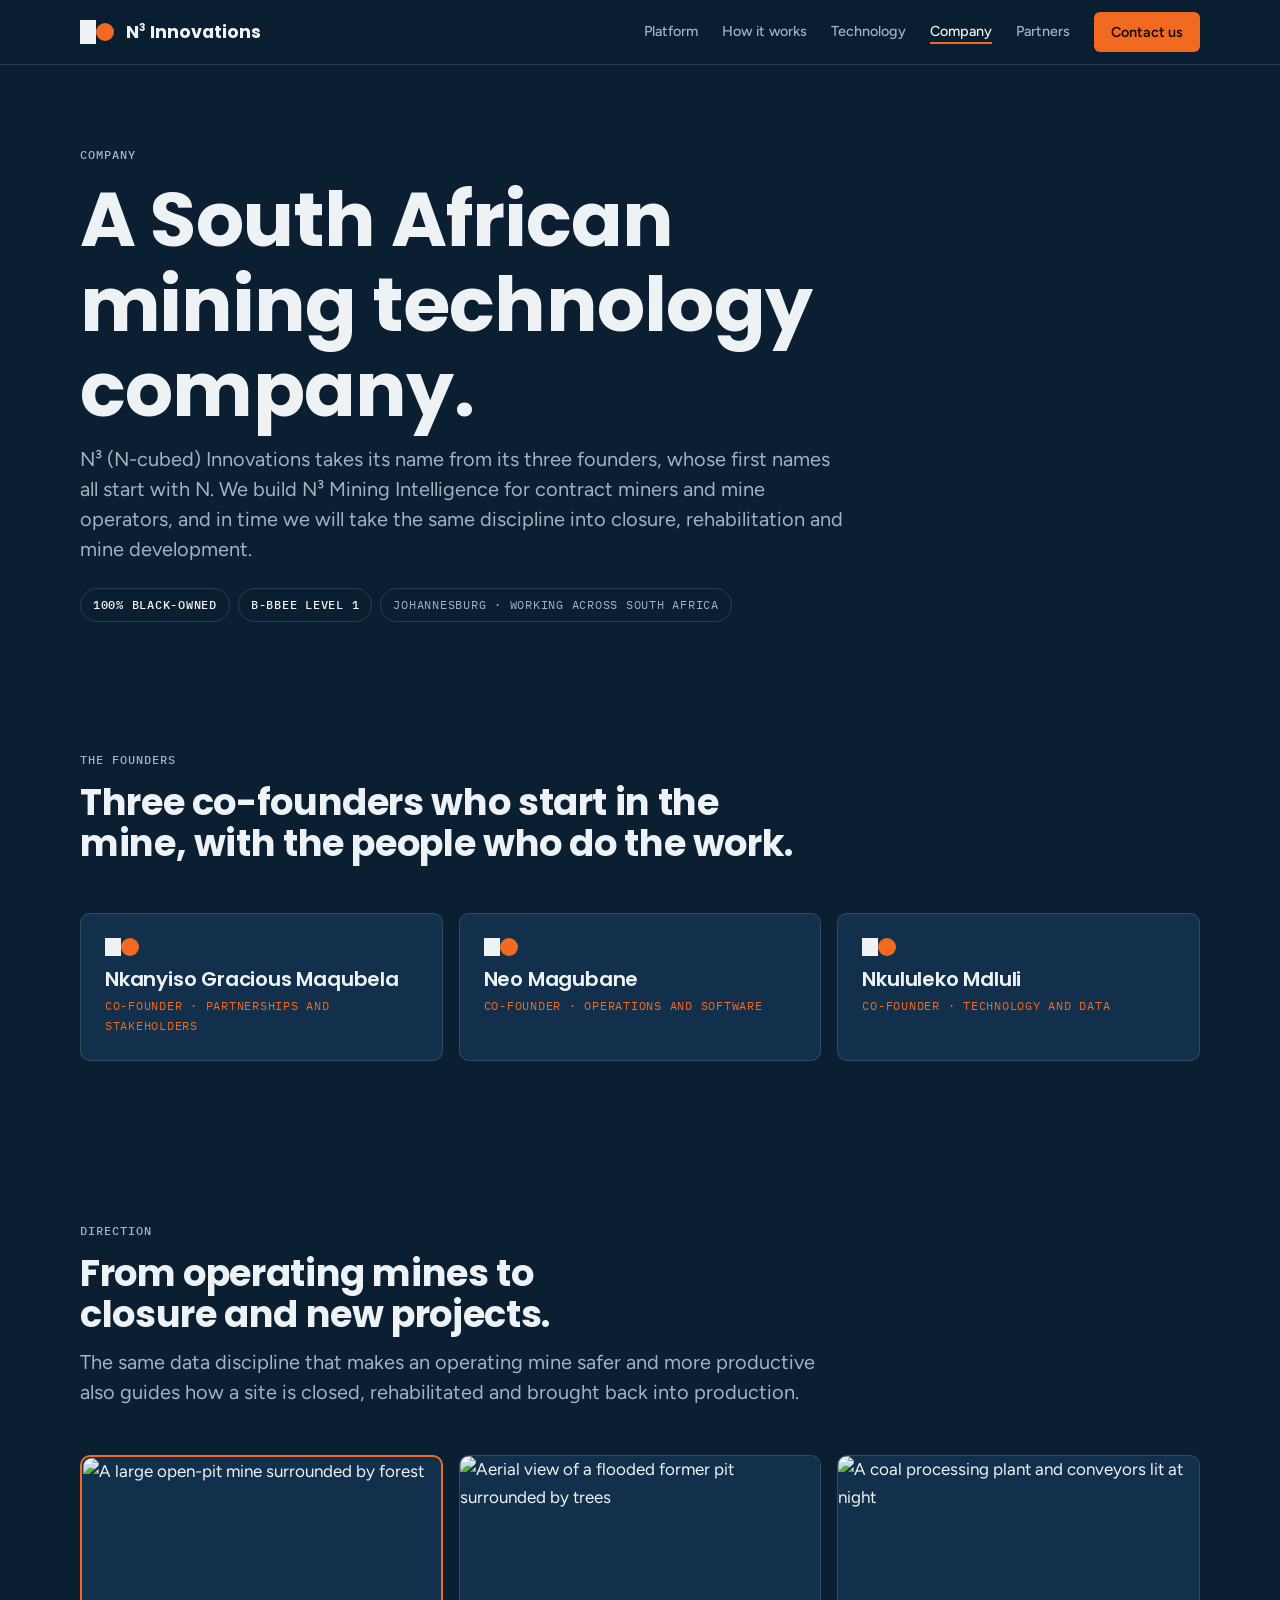
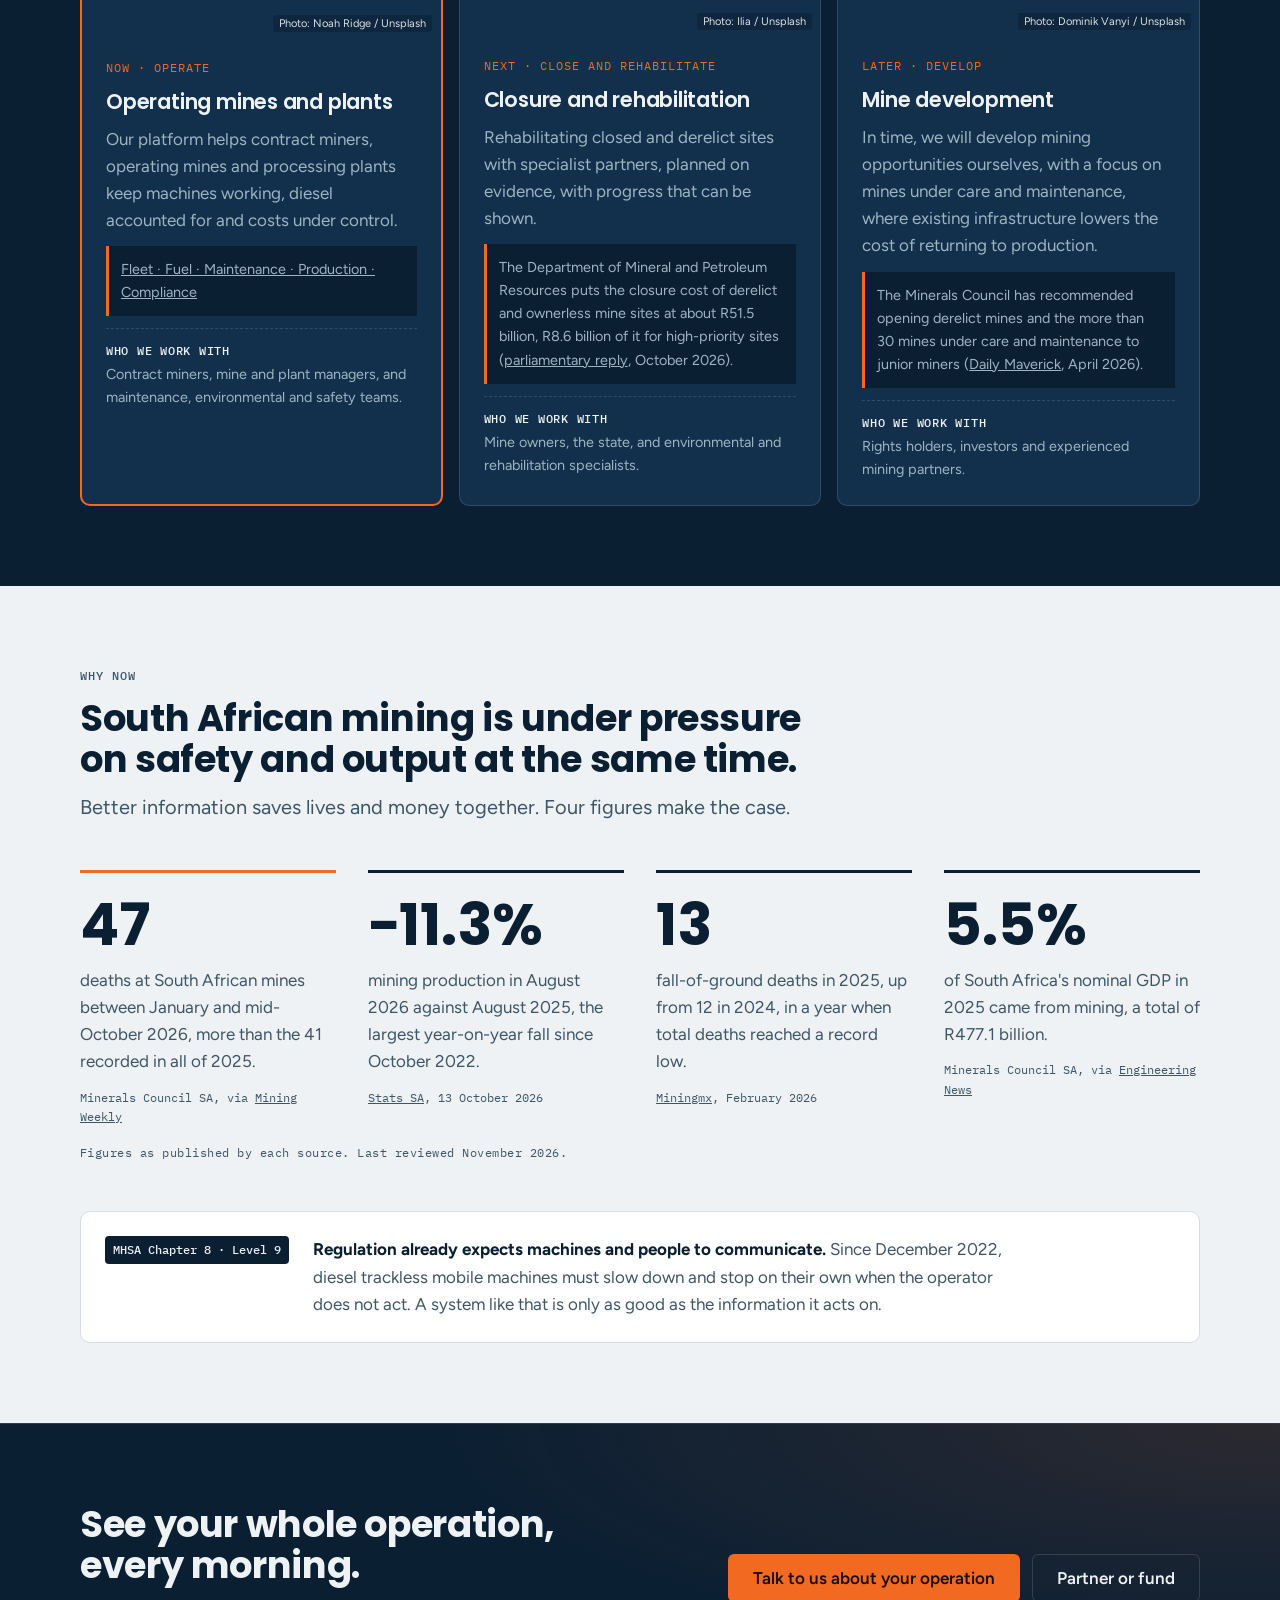
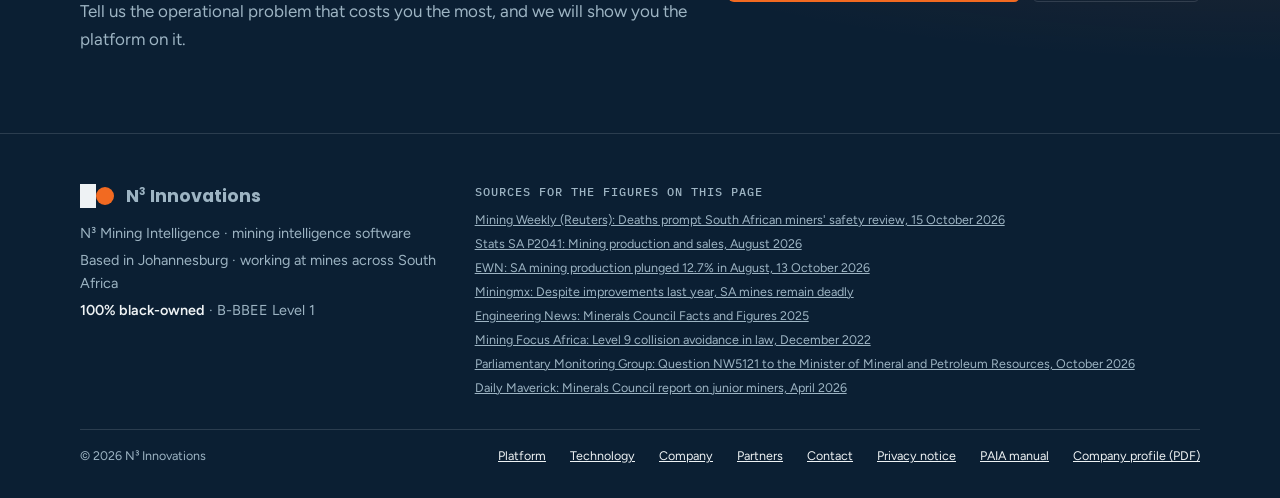
==== company.html @ bab3cbce "Restructure: short home, Company and Contact pages; redesign hero, modules, steps and pipeline Home " ====
<!doctype html>
<html lang="en-ZA">
<head>
<meta charset="utf-8">
<script>document.documentElement.classList.add('js')</script>
<meta name="viewport" content="width=device-width, initial-scale=1, viewport-fit=cover">
<title>Company · N³ Innovations</title>
<meta name="claude:viewport-fit-sides" content="cover">
<meta name="description" content="Who N³ Innovations is: a 100% black-owned South African mining technology company, its founders and where it is going.">
<meta property="og:title" content="N³ Innovations · Safer mines, more tonnes">
<meta property="og:description" content="Mining intelligence software for contract miners and mine operators. 100% black-owned, B-BBEE Level 1.">
<meta property="og:type" content="website">
<meta property="og:url" content="https://www.n3innovations.co.za/company.html">
<meta property="og:site_name" content="N³ Innovations">
<meta property="og:image" content="https://www.n3innovations.co.za/assets/og-image.png">
<meta property="og:image:width" content="1200">
<meta property="og:image:height" content="630">
<meta property="og:image:alt" content="N³ Innovations: Safer mines, more tonnes.">
<meta name="twitter:card" content="summary_large_image">
<link rel="canonical" href="https://www.n3innovations.co.za/company.html">
<link rel="apple-touch-icon" href="assets/apple-touch-icon.png">
<meta name="theme-color" content="#0B1F33">
<link rel="icon" href="data:image/svg+xml,%3Csvg xmlns='http://www.w3.org/2000/svg' viewBox='0 0 64 64'%3E%3Crect width='64' height='64' rx='12' fill='%230B1F33'/%3E%3Crect x='10' y='20' width='22' height='24' fill='%23EEF2F4'/%3E%3Ccircle cx='43' cy='32' r='12' fill='%23F26A21'/%3E%3C/svg%3E">
<link rel="preconnect" href="https://fonts.googleapis.com">
<link rel="preconnect" href="https://fonts.gstatic.com" crossorigin>
<link rel="stylesheet" href="https://fonts.googleapis.com/css2?family=Poppins:wght@600;700&family=Figtree:wght@400;500;600;700&family=IBM+Plex+Mono:wght@400;500&display=swap">
<link rel="stylesheet" href="assets/site.css?v=11">
</head>
<body>

<header class="site-head">
  <div class="wrap head-row">
    <a class="brand" href="index.html" aria-label="N³ Innovations, home">
      <svg viewBox="0 0 34 24" aria-hidden="true"><rect x="0" y="0" width="16" height="24" fill="#EEF2F4"/><circle cx="25" cy="12" r="9" fill="#F26A21"/></svg>
      <span>N<sup>3</sup> Innovations</span>
    </a>
    <nav class="nav" id="nav" aria-label="Main">
      <a href="index.html#platform">Platform</a>
      <a href="index.html#how">How it works</a>
      <a href="technology.html">Technology</a>
      <a href="company.html" aria-current="page">Company</a>
      <a href="partners.html">Partners</a>
      <a class="nav-contact" href="contact.html">Contact us</a>
    </nav>
    <button class="menu-btn" id="menu-btn" type="button" aria-expanded="false" aria-controls="nav">Menu</button>
    <a class="btn btn-primary" href="contact.html">Contact us</a>
  </div>
</header>

<main id="top">

  <section class="band page-hero">
    <div class="wrap">
      <div class="section-head" style="margin-bottom:0">
        <p class="label">Company</p>
        <h1 class="page-title">A South African mining technology company.</h1>
        <p class="lead">N³ (N-cubed) Innovations takes its name from its three founders, whose first names all start with N. We build N³ Mining Intelligence for contract miners and mine operators, and in time we will take the same discipline into closure, rehabilitation and mine development.</p>
        <ul class="facts"><li><b>100% black-owned</b></li><li><b>B-BBEE Level 1</b></li><li>Johannesburg · working across South Africa</li></ul>
      </div>
    </div>
  </section>

  <!-- Team -->
  <section class="band" id="team">
    <div class="wrap">
      <div class="section-head">
        <p class="label">The founders</p>
        <h2>Three co-founders who start in the mine, with the people who do the work.</h2>
      </div>
      <div class="team">
        <article class="person">
          <div class="mark" aria-hidden="true"><i></i><i></i></div>
          <div><h3>Nkanyiso Gracious Maqubela</h3><p class="role" style="margin-top:6px">Co-founder · Partnerships and stakeholders</p></div>
        </article>
        <article class="person">
          <div class="mark" aria-hidden="true"><i></i><i></i></div>
          <div><h3>Neo Magubane</h3><p class="role" style="margin-top:6px">Co-founder · Operations and software</p></div>
        </article>
        <article class="person">
          <div class="mark" aria-hidden="true"><i></i><i></i></div>
          <div><h3>Nkululeko Mdluli</h3><p class="role" style="margin-top:6px">Co-founder · Technology and data</p></div>
        </article>
      </div>
    </div>
  </section>

  <!-- Mine life cycle -->
  <section class="band" id="lifecycle">
    <div class="wrap">
      <div class="section-head">
        <p class="label">Direction</p>
        <h2>From operating mines to closure and new projects.</h2>
        <p class="lead">The same data discipline that makes an operating mine safer and more productive also guides how a site is closed, rehabilitated and brought back into production.</p>
      </div>
      <ol class="horizons">
        <li class="horizon now">
          <figure class="ph card-photo"><img src="https://images.unsplash.com/photo-1647969476632-17261bc91afa?auto=format&amp;fit=crop&amp;w=800&amp;q=70" srcset="https://images.unsplash.com/photo-1647969476632-17261bc91afa?auto=format&amp;fit=crop&amp;w=480&amp;q=70 480w, https://images.unsplash.com/photo-1647969476632-17261bc91afa?auto=format&amp;fit=crop&amp;w=800&amp;q=70 800w, https://images.unsplash.com/photo-1647969476632-17261bc91afa?auto=format&amp;fit=crop&amp;w=1200&amp;q=70 1200w" sizes="(min-width: 1184px) 360px, (min-width: 721px) 33vw, 100vw" alt="A large open-pit mine surrounded by forest" loading="lazy" decoding="async"><a class="ph-credit" href="https://unsplash.com/photos/a-large-open-pit-in-the-middle-of-a-forest-JaQUPf4UcBY" target="_blank" rel="noopener">Photo: Noah Ridge / Unsplash</a></figure>
          <span class="h-when">Now · Operate</span>
          <h3>Operating mines and plants</h3>
          <p>Our platform helps contract miners, operating mines and processing plants keep machines working, diesel accounted for and costs under control.</p>
          <p class="h-fact"><a href="index.html#platform">Fleet · Fuel · Maintenance · Production · Compliance</a></p>
          <p class="h-needs"><b>Who we work with</b>Contract miners, mine and plant managers, and maintenance, environmental and safety teams.</p>
        </li>
        <li class="horizon">
          <figure class="ph card-photo"><img src="https://images.unsplash.com/photo-1632685722964-e609cb5c01b4?auto=format&amp;fit=crop&amp;w=800&amp;q=70" srcset="https://images.unsplash.com/photo-1632685722964-e609cb5c01b4?auto=format&amp;fit=crop&amp;w=480&amp;q=70 480w, https://images.unsplash.com/photo-1632685722964-e609cb5c01b4?auto=format&amp;fit=crop&amp;w=800&amp;q=70 800w, https://images.unsplash.com/photo-1632685722964-e609cb5c01b4?auto=format&amp;fit=crop&amp;w=1200&amp;q=70 1200w" sizes="(min-width: 1184px) 360px, (min-width: 721px) 33vw, 100vw" alt="Aerial view of a flooded former pit surrounded by trees" loading="lazy" decoding="async"><a class="ph-credit" href="https://unsplash.com/photos/an-aerial-view-of-a-lake-surrounded-by-trees-xSMLIH8Qex0" target="_blank" rel="noopener">Photo: Ilia / Unsplash</a></figure>
          <span class="h-when">Next · Close and rehabilitate</span>
          <h3>Closure and rehabilitation</h3>
          <p>Rehabilitating closed and derelict sites with specialist partners, planned on evidence, with progress that can be shown.</p>
          <p class="h-fact">The Department of Mineral and Petroleum Resources puts the closure cost of derelict and ownerless mine sites at about R51.5 billion, R8.6 billion of it for high-priority sites (<a href="https://pmg.org.za/committee-question/41520/" target="_blank" rel="noopener">parliamentary reply</a>, October 2026).</p>
          <p class="h-needs"><b>Who we work with</b>Mine owners, the state, and environmental and rehabilitation specialists.</p>
        </li>
        <li class="horizon">
          <figure class="ph card-photo"><img src="https://images.unsplash.com/photo-1524037755327-dc2def03712a?auto=format&amp;fit=crop&amp;w=800&amp;q=70" srcset="https://images.unsplash.com/photo-1524037755327-dc2def03712a?auto=format&amp;fit=crop&amp;w=480&amp;q=70 480w, https://images.unsplash.com/photo-1524037755327-dc2def03712a?auto=format&amp;fit=crop&amp;w=800&amp;q=70 800w, https://images.unsplash.com/photo-1524037755327-dc2def03712a?auto=format&amp;fit=crop&amp;w=1200&amp;q=70 1200w" sizes="(min-width: 1184px) 360px, (min-width: 721px) 33vw, 100vw" alt="A coal processing plant and conveyors lit at night" loading="lazy" decoding="async"><a class="ph-credit" href="https://unsplash.com/photos/lighted-brown-concrete-buildings-near-body-of-water-at-nighttime-F1B0-iuAxO4" target="_blank" rel="noopener">Photo: Dominik Vanyi / Unsplash</a></figure>
          <span class="h-when">Later · Develop</span>
          <h3>Mine development</h3>
          <p>In time, we will develop mining opportunities ourselves, with a focus on mines under care and maintenance, where existing infrastructure lowers the cost of returning to production.</p>
          <p class="h-fact">The Minerals Council has recommended opening derelict mines and the more than 30 mines under care and maintenance to junior miners (<a href="https://www.dailymaverick.co.za/article/2026-04-14-zama-zama-operations-easier-than-legal-mining-new-report-details-woes-of-sas-junior-miners/" target="_blank" rel="noopener">Daily Maverick</a>, April 2026).</p>
          <p class="h-needs"><b>Who we work with</b>Rights holders, investors and experienced mining partners.</p>
        </li>
      </ol>
    </div>
  </section>

  <!-- Why now -->
  <section class="band light" id="why">
    <div class="wrap">
      <div class="section-head">
        <p class="label">Why now</p>
        <h2>South African mining is under pressure on safety and output at the same time.</h2>
        <p class="lead">Better information saves lives and money together. Four figures make the case.</p>
      </div>
      <div class="stats">
        <article class="stat alert">
          <div class="stat-num">53</div>
          <p>deaths at South African mines between January and mid-October 2026, more than the 41 recorded in all of 2025.</p>
          <p class="src">Minerals Council SA, via <a href="https://www.miningweekly.com/article/deaths-prompt-south-african-miners-safety-review-minerals-council-ceo-says-2026-10-15" target="_blank" rel="noopener">Mining Weekly</a></p>
        </article>
        <article class="stat">
          <div class="stat-num">&minus;12.7%</div>
          <p>mining production in August 2026 against August 2025, the largest year-on-year fall since October 2022.</p>
          <p class="src"><a href="https://www.statssa.gov.za/publications/P2041/P2041August2026.pdf" target="_blank" rel="noopener">Stats SA</a>, 13 October 2026</p>
        </article>
        <article class="stat">
          <div class="stat-num">15</div>
          <p>fall-of-ground deaths in 2025, up from 12 in 2024, in a year when total deaths reached a record low.</p>
          <p class="src"><a href="https://www.miningmx.com/news/markets/64075-despite-improvements-last-year-sa-mines-remain-deadly/" target="_blank" rel="noopener">Miningmx</a>, February 2026</p>
        </article>
        <article class="stat">
          <div class="stat-num">6.2%</div>
          <p>of South Africa's nominal GDP in 2025 came from mining, a total of R477.1 billion.</p>
          <p class="src">Minerals Council SA, via <a href="https://engineeringnews.co.za/article/strong-commodity-prices-in-2025-ensure-modest-growth-backing-for-sa-mining-minerals-council-2026-10-16" target="_blank" rel="noopener">Engineering News</a></p>
        </article>
      </div>
      <p class="stats-note">Figures as published by each source. Last reviewed November 2026.</p>
      <div class="reg-note">
        <span class="reg-tag">MHSA Chapter 8 · Level 9</span>
        <p><strong>Regulation already expects machines and people to communicate.</strong> Since December 2022, diesel trackless mobile machines must slow down and stop on their own when the operator does not act. A system like that is only as good as the information it acts on.</p>
      </div>
    </div>
  </section>

  <section class="band cta-band">
    <div class="wrap cta-row">
      <div>
        <h2>See your whole operation, every morning.</h2>
        <p class="lead">Tell us the operational problem that costs you the most, and we will show you the platform on it.</p>
      </div>
      <div class="actions">
        <a class="btn btn-primary" href="contact.html">Talk to us about your operation</a>
        <a class="btn btn-ghost" href="partners.html">Partner or fund</a>
      </div>
    </div>
  </section>

</main>

<footer class="site-foot">
  <div class="wrap">
    <div class="foot-grid">
      <div>
        <a class="brand" href="index.html"><svg viewBox="0 0 34 24" aria-hidden="true"><rect x="0" y="0" width="16" height="24" fill="#EEF2F4"/><circle cx="25" cy="12" r="9" fill="#F26A21"/></svg><span>N<sup>3</sup> Innovations</span></a>
        <div class="foot-meta">
          <span>N³ Mining Intelligence · mining intelligence software</span>
          <span>Based in Johannesburg · working at mines across South Africa</span>
          <span><b>100% black-owned</b> · B-BBEE Level 1</span>
        </div>
      </div>
      <div>
        <p class="label">Sources for the figures on this page</p>
        <ul class="sources">
          <li><a href="https://www.miningweekly.com/article/deaths-prompt-south-african-miners-safety-review-minerals-council-ceo-says-2026-10-15" target="_blank" rel="noopener">Mining Weekly (Reuters): Deaths prompt South African miners' safety review, 15 October 2026</a></li>
          <li><a href="https://www.statssa.gov.za/publications/P2041/P2041August2026.pdf" target="_blank" rel="noopener">Stats SA P2041: Mining production and sales, August 2026</a></li>
          <li><a href="https://www.ewn.co.za/sa-mining-production-reports-127-plunge-in-august/" target="_blank" rel="noopener">EWN: SA mining production plunged 12.7% in August, 13 October 2026</a></li>
          <li><a href="https://www.miningmx.com/news/markets/64075-despite-improvements-last-year-sa-mines-remain-deadly/" target="_blank" rel="noopener">Miningmx: Despite improvements last year, SA mines remain deadly</a></li>
          <li><a href="https://engineeringnews.co.za/article/strong-commodity-prices-in-2025-ensure-modest-growth-backing-for-sa-mining-minerals-council-2026-10-16" target="_blank" rel="noopener">Engineering News: Minerals Council Facts and Figures 2025</a></li>
          <li><a href="https://miningfocusafrica.com/?p=6511" target="_blank" rel="noopener">Mining Focus Africa: Level 9 collision avoidance in law, December 2022</a></li>
                    <li><a href="https://pmg.org.za/committee-question/41520/" target="_blank" rel="noopener">Parliamentary Monitoring Group: Question NW5121 to the Minister of Mineral and Petroleum Resources, October 2026</a></li>
          <li><a href="https://www.dailymaverick.co.za/article/2026-04-14-zama-zama-operations-easier-than-legal-mining-new-report-details-woes-of-sas-junior-miners/" target="_blank" rel="noopener">Daily Maverick: Minerals Council report on junior miners, April 2026</a></li>
        </ul>
      </div>
    </div>
    <div class="foot-base">
      <span>&copy; 2026 N³ Innovations</span>
      <span class="foot-links"><a href="index.html#platform">Platform</a><a href="technology.html">Technology</a><a href="company.html">Company</a><a href="partners.html">Partners</a><a href="contact.html">Contact</a><a href="privacy.html">Privacy notice</a><a href="paia.html">PAIA manual</a><a href="assets/N3-Innovations-Company-Profile.pdf" download>Company profile (PDF)</a></span>
    </div>
  </div>
</footer>

<script src="assets/site.js?v=9"></script>
<!-- Cloudflare Web Analytics --><script defer type='module' src='https://static.cloudflareinsights.com/beacon.min.js' data-cf-beacon='{"token": "e5d907d3fe0f4707b20e3c5c5f0090de"}'></script><!-- End Cloudflare Web Analytics -->
</body>
</html>
---- assets/site.css ----
/* Layout: a mine plan sheet. Deep-navy and mist bands alternate; a 1120px reading column;
   hairline rules and mono "survey" labels; hi-vis orange only where something needs attention. */
:root {
  --navy: #0B1F33;
  --navy-2: #12304B;
  --navy-3: #1A3D5C;
  --steel: #9DB4C3;
  --mist: #EEF2F4;
  --paper: #FFFFFF;
  --ink: #0B1F33;
  --ink-2: #3D5567;
  --rule-dark: rgba(238, 242, 244, 0.14);
  --rule-light: #D3DDE3;
  --hivis: #F26A21;
  --hivis-ink: #B9470B;
  --ok: #3FA37A;

  --f-display: "Poppins", "Segoe UI", system-ui, sans-serif;
  --f-body: "Figtree", "Segoe UI", system-ui, -apple-system, sans-serif;
  --f-mono: "IBM Plex Mono", ui-monospace, "Cascadia Mono", Consolas, monospace;

  --t-xs: 0.78rem; --t-sm: 0.9rem; --t-md: 1.0625rem; --t-lg: 1.25rem;
  --t-xl: clamp(1.6rem, 1.1rem + 1.6vw, 2.3rem);
  --t-2xl: clamp(2.6rem, 1.4rem + 4.6vw, 4.75rem);
  --s1: 4px; --s2: 8px; --s3: 12px; --s4: 16px; --s5: 24px; --s6: 32px; --s7: 48px; --s8: 80px;
  --wrap: 1120px;
  --r: 10px;
  color-scheme: dark;
}
* { box-sizing: border-box; }
html { scroll-behavior: smooth; -webkit-text-size-adjust: 100%; scroll-padding-top: 80px; }
@media (prefers-reduced-motion: reduce) { html { scroll-behavior: auto; } }
body { margin: 0; background: var(--navy); color: var(--mist); font-family: var(--f-body); font-size: var(--t-md); line-height: 1.6; }
img, svg { max-width: 100%; }
a { color: inherit; }
:focus-visible { outline: 2px solid var(--hivis); outline-offset: 3px; border-radius: 4px; }
h1, h2, h3 { font-family: var(--f-display); font-weight: 700; line-height: 1.12; margin: 0; text-wrap: balance; letter-spacing: -0.01em; }
h2 { font-size: var(--t-xl); }
h3 { font-size: var(--t-lg); font-weight: 600; }
p { margin: 0; }
ul, ol { margin: 0; }

.wrap {
  width: 100%;
  max-width: calc(var(--wrap) + 64px);
  margin-inline: auto;
  padding-left: max(16px, env(safe-area-inset-left, 0px));
  padding-right: max(16px, env(safe-area-inset-right, 0px));
}
@media (min-width: 720px) { .wrap { padding-left: max(32px, env(safe-area-inset-left, 0px)); padding-right: max(32px, env(safe-area-inset-right, 0px)); } }

.band { padding-block: var(--s8); }
.band.light { background: var(--mist); color: var(--ink); }
.band.white { background: var(--paper); color: var(--ink); }
.band.raised { background: var(--navy-2); }
@media (max-width: 560px) { .band { padding-block: 56px; } }

.label { font-family: var(--f-mono); font-size: var(--t-xs); font-weight: 500; letter-spacing: 0.08em; text-transform: uppercase; color: var(--steel); }
.light .label, .white .label { color: var(--ink-2); }
.section-head { display: grid; gap: var(--s3); max-width: 48rem; margin-bottom: var(--s7); }
.section-head .lead { font-size: var(--t-lg); color: var(--steel); line-height: 1.5; }
.light .section-head .lead, .white .section-head .lead { color: var(--ink-2); }
.sub-head { display: grid; gap: var(--s2); margin: var(--s8) 0 var(--s5); max-width: 46rem; }
.sub-head p { color: var(--steel); }
.light .sub-head p, .white .sub-head p { color: var(--ink-2); }
.status { display: inline-flex; align-items: center; gap: var(--s2); width: fit-content; font-family: var(--f-mono); font-size: var(--t-xs); letter-spacing: 0.06em; text-transform: uppercase; padding: 4px 10px; border-radius: 4px; border: 1px solid var(--hivis); color: var(--hivis); }
.status::before { content: ""; width: 7px; height: 7px; border-radius: 50%; background: var(--hivis); }

/* ---------- Header ---------- */
body::before { content: ""; position: fixed; inset: 0 0 auto; height: env(safe-area-inset-top, 0px); z-index: 30; background: var(--navy); }
.site-head { position: sticky; top: env(safe-area-inset-top, 0px); z-index: 20; background: rgba(11, 31, 51, 0.95); backdrop-filter: blur(8px); border-bottom: 1px solid var(--rule-dark); }
.head-row { display: flex; align-items: center; gap: var(--s5); min-height: 64px; position: relative; }
.brand { display: flex; align-items: center; gap: var(--s3); text-decoration: none; font-family: var(--f-display); font-weight: 700; font-size: 1.1rem; white-space: nowrap; }
.brand svg { width: 34px; height: 24px; flex: none; }
.brand sup { font-size: 0.6em; }
.nav { display: flex; gap: var(--s5); margin-left: auto; font-size: var(--t-sm); font-weight: 500; }
.nav a { text-decoration: none; color: var(--steel); }
.nav a:hover { color: var(--mist); }
.menu-btn { display: none; margin-left: auto; background: none; border: 1px solid var(--rule-dark); color: var(--mist); border-radius: 6px; min-height: 40px; padding: 0 var(--s4); font: 600 var(--t-sm) var(--f-body); cursor: pointer; }

.btn { display: inline-flex; align-items: center; justify-content: center; gap: var(--s2); min-height: 48px; padding: 0 var(--s5); border-radius: 6px; border: 1.5px solid transparent; background: transparent; color: inherit; font: 600 var(--t-md) var(--f-body); text-decoration: none; cursor: pointer; white-space: nowrap; max-width: 100%; transition: background-color 0.15s, border-color 0.15s; }
.btn-primary { background: var(--hivis); color: #1A0D04; }
.btn-primary:hover { background: #FF7D36; }
.btn-ghost { border-color: var(--rule-dark); color: var(--mist); }
.btn-ghost:hover { border-color: var(--steel); }
.btn-line { border-color: var(--rule-light); color: var(--ink); background: var(--paper); }
.btn-line:hover { border-color: var(--ink); }
.head-row .btn { min-height: 40px; padding: 0 var(--s4); font-size: var(--t-sm); }
@media (max-width: 560px) { .btn { white-space: normal; text-align: center; padding-block: 6px; } }
@media (max-width: 960px) {
  .nav { display: none; position: absolute; top: 100%; left: 0; right: 0; flex-direction: column; gap: 0; background: var(--navy); border-bottom: 1px solid var(--rule-dark); padding: var(--s2) max(16px, env(safe-area-inset-right, 0px)) var(--s4) max(16px, env(safe-area-inset-left, 0px)); }
  .nav.open { display: flex; }
  .nav a { padding: var(--s3) 0; border-bottom: 1px solid var(--rule-dark); color: var(--mist); }
  .menu-btn { display: inline-flex; align-items: center; }
  .head-row > .btn { display: none; }
}

/* ---------- Hero ---------- */
.hero { padding-block: var(--s7) var(--s8); overflow: hidden; }
.hero-grid { display: grid; grid-template-columns: minmax(0, 1.05fr) minmax(0, 1fr); gap: var(--s7); align-items: center; }
.hero-copy { display: grid; gap: var(--s5); min-width: 0; }
.hero h1 { font-size: var(--t-2xl); }
.hero h1 em { font-style: normal; color: var(--hivis); }
.hero .lead { font-size: var(--t-lg); color: var(--steel); max-width: 36rem; line-height: 1.5; }
.actions { display: flex; flex-wrap: wrap; gap: var(--s3); }
.section-drawing { margin: 0; min-width: 0; }
.section-drawing svg { display: block; width: 100%; height: auto; }
.drawing-note { margin-top: var(--s3); font-family: var(--f-mono); font-size: var(--t-xs); color: var(--steel); }
@media (max-width: 860px) { .hero-grid { grid-template-columns: minmax(0, 1fr); } }

.principles { display: grid; grid-template-columns: repeat(4, minmax(0, 1fr)); margin-top: var(--s7); border-top: 1px solid var(--rule-dark); }
.principles > div { padding: var(--s5) var(--s5) 0 0; display: grid; gap: var(--s2); align-content: start; min-width: 0; }
.principles > div + div { padding-left: var(--s5); border-left: 1px solid var(--rule-dark); }
.principles h3 { font-size: 1.05rem; }
.principles p { font-size: var(--t-sm); color: var(--steel); }
@media (max-width: 900px) {
  .principles { grid-template-columns: repeat(2, minmax(0, 1fr)); }
  .principles > div, .principles > div + div { padding: var(--s4) var(--s4) var(--s4) 0; border-left: 0; border-bottom: 1px solid var(--rule-dark); }
}
@media (max-width: 520px) { .principles { grid-template-columns: minmax(0, 1fr); } }

/* ---------- Stats ---------- */
.stats { display: grid; grid-template-columns: repeat(4, minmax(0, 1fr)); gap: var(--s6); }
.stat { display: grid; align-content: start; gap: var(--s3); padding-top: var(--s5); border-top: 3px solid var(--ink); min-width: 0; }
.stat.alert { border-top-color: var(--hivis); }
.stat-num { font-family: var(--f-display); font-weight: 700; font-size: clamp(2.6rem, 2rem + 2vw, 3.6rem); line-height: 1; font-variant-numeric: tabular-nums; white-space: nowrap; }
.stat p { color: var(--ink-2); }
.stat .src { font-family: var(--f-mono); font-size: var(--t-xs); }
.stat .src a { color: var(--ink-2); }
.reg-note { margin-top: var(--s7); display: grid; grid-template-columns: auto minmax(0, 1fr); gap: var(--s5); align-items: start; padding: var(--s5); background: var(--paper); border: 1px solid var(--rule-light); border-radius: var(--r); }
.reg-tag { font-family: var(--f-mono); font-size: var(--t-xs); font-weight: 500; padding: 4px 8px; border-radius: 4px; background: var(--navy); color: var(--mist); white-space: nowrap; }
.reg-note p { color: var(--ink-2); max-width: 64ch; }
.reg-note strong { color: var(--ink); }
@media (max-width: 1000px) { .stats { grid-template-columns: repeat(2, minmax(0, 1fr)); } }
@media (max-width: 560px) { .stats { grid-template-columns: minmax(0, 1fr); } .reg-note { grid-template-columns: minmax(0, 1fr); } }

/* ---------- The gap ---------- */
.gap-grid { display: grid; grid-template-columns: minmax(0, 1fr) minmax(0, 1.15fr); gap: var(--s7); align-items: start; }
.gap-grid blockquote { margin: 0; font-family: var(--f-display); font-weight: 600; font-size: var(--t-xl); line-height: 1.25; text-wrap: balance; }
.gap-grid .body { margin-top: var(--s5); color: var(--steel); max-width: 52ch; display: grid; gap: var(--s4); }
.silos { margin-top: var(--s5); display: flex; flex-wrap: wrap; gap: var(--s2); }
.silos span { font-family: var(--f-mono); font-size: var(--t-xs); padding: 5px 10px; border: 1px dashed var(--steel); border-radius: 4px; color: var(--steel); }
.questions { list-style: none; padding: 0; display: grid; }
.questions li { display: grid; grid-template-columns: 48px minmax(0, 1fr); gap: var(--s4); padding: var(--s5) 0; border-top: 1px solid var(--rule-dark); }
.questions li:last-child { border-bottom: 1px solid var(--rule-dark); }
.q-num { font-family: var(--f-mono); color: var(--hivis); font-size: var(--t-sm); padding-top: 3px; }
.questions h3 { margin-bottom: var(--s2); }
.questions p { color: var(--steel); }
@media (max-width: 860px) { .gap-grid { grid-template-columns: minmax(0, 1fr); } }

/* ---------- Services ---------- */
.services { display: grid; grid-template-columns: repeat(3, minmax(0, 1fr)); gap: var(--s4); }
.service { border: 1px solid var(--rule-light); border-radius: var(--r); padding: var(--s5); display: grid; align-content: start; gap: var(--s3); min-width: 0; background: var(--paper); }
.service.feature { background: var(--navy); color: var(--mist); border-color: var(--navy); }
.svc-tag { font-family: var(--f-mono); font-size: var(--t-xs); letter-spacing: 0.08em; text-transform: uppercase; color: var(--hivis-ink); }
.service.feature .svc-tag { color: var(--hivis); }
.service h3 { font-size: 1.2rem; }
.svc-lead { color: var(--ink-2); }
.service.feature .svc-lead { color: var(--steel); }
.service ul { list-style: none; padding: 0; display: grid; gap: var(--s2); font-size: var(--t-sm); }
.service li { position: relative; padding-left: var(--s5); }
.service li::before { content: ""; position: absolute; left: 0; top: 0.55em; width: 8px; height: 8px; background: var(--hivis); }
.svc-measure { margin-top: var(--s2); padding-top: var(--s3); border-top: 1px dashed var(--rule-light); font-size: var(--t-sm); color: var(--ink-2); }
.service.feature .svc-measure { border-top-color: var(--rule-dark); color: var(--steel); }
.svc-measure b { display: block; font-family: var(--f-mono); font-weight: 500; font-size: var(--t-xs); letter-spacing: 0.06em; text-transform: uppercase; color: var(--ink); margin-bottom: 2px; }
.service.feature .svc-measure b { color: var(--mist); }
.svc-note { margin-top: var(--s5); font-size: var(--t-sm); color: var(--ink-2); }
.svc-note b { color: var(--ink); }
@media (max-width: 960px) { .services { grid-template-columns: repeat(2, minmax(0, 1fr)); } }
@media (max-width: 620px) { .services { grid-template-columns: minmax(0, 1fr); } }

/* Platform groups (N3 Mining Intelligence) */
.group-title { margin: var(--s6) 0 var(--s3); }
.section-head + .group-title { margin-top: 0; }
.services.four { grid-template-columns: repeat(4, minmax(0, 1fr)); }
.services.four .service { border-top: 3px solid var(--ink); }
.hero .lead b { color: var(--mist); font-weight: 600; }
.engine { margin-top: var(--s4); display: grid; grid-template-columns: minmax(0, 1.1fr) minmax(0, 0.9fr); gap: var(--s6); align-items: center; background: var(--navy); color: var(--mist); border-radius: var(--r); padding: var(--s6); }
.engine .svc-tag { color: var(--hivis); }
.engine-copy { display: grid; gap: var(--s3); min-width: 0; }
.engine h3 { font-size: var(--t-xl); line-height: 1.15; }
.engine p { color: var(--steel); }
.engine .engine-rule { border-top: 1px solid var(--rule-dark); padding-top: var(--s3); font-size: var(--t-sm); }
.engine .engine-rule b { color: var(--mist); }
.brief { margin: 0; background: var(--navy-2); border: 1px solid var(--rule-dark); border-radius: 14px; padding: var(--s4); min-width: 0; }
.brief-head { display: flex; justify-content: space-between; gap: var(--s3); font-family: var(--f-mono); font-size: var(--t-xs); letter-spacing: 0.06em; text-transform: uppercase; color: var(--steel); padding-bottom: var(--s3); border-bottom: 1px solid var(--rule-dark); }
.brief-head span:first-child { color: var(--hivis); }
.brief ul { list-style: none; padding: 0; margin: 0; display: grid; }
.brief li { display: grid; gap: 2px; padding: var(--s3) 0 var(--s3) var(--s5); border-bottom: 1px solid var(--rule-dark); position: relative; }
.brief li:last-child { border-bottom: 0; padding-bottom: 0; }
.brief li::before { content: ""; position: absolute; left: 2px; top: calc(var(--s3) + 0.45em); width: 8px; height: 8px; border-radius: 50%; background: var(--steel); }
.brief li.crit::before { background: var(--hivis); }
.brief li.warn::before { background: transparent; border: 2px solid var(--hivis); width: 6px; height: 6px; }
.brief li.good::before { background: var(--ok); }
.brief b { font-size: var(--t-sm); font-weight: 600; }
.brief li span { font-size: var(--t-xs); color: var(--steel); }
.services-also { display: grid; grid-template-columns: repeat(3, minmax(0, 1fr)); gap: var(--s4); }
.also-card { border: 1px solid var(--rule-light); border-radius: var(--r); padding: var(--s5); display: grid; gap: var(--s2); align-content: start; min-width: 0; }
.also-card h3 { font-size: 1.05rem; }
.also-card p { color: var(--ink-2); font-size: var(--t-sm); }
@media (max-width: 1100px) { .services.four { grid-template-columns: repeat(2, minmax(0, 1fr)); } }
@media (max-width: 900px) { .engine { grid-template-columns: minmax(0, 1fr); padding: var(--s5); } .services-also { grid-template-columns: minmax(0, 1fr); } }
@media (max-width: 620px) { .services.four { grid-template-columns: minmax(0, 1fr); } }

/* ---------- Stages ---------- */
.stages { list-style: none; padding: 0; display: grid; grid-template-columns: repeat(3, minmax(0, 1fr)); gap: var(--s4); counter-reset: stage; }
.stage { background: var(--paper); border: 1px solid var(--rule-light); border-radius: var(--r); padding: var(--s5); display: grid; align-content: start; gap: var(--s3); min-width: 0; position: relative; }
.stage .num { font-family: var(--f-mono); font-size: var(--t-xs); letter-spacing: 0.08em; text-transform: uppercase; color: var(--ink-2); }
.stage h3 { font-size: 1.3rem; }
.stage .terms { display: flex; flex-wrap: wrap; gap: var(--s2); }
.stage .terms span { font-family: var(--f-mono); font-size: var(--t-xs); padding: 3px 8px; border-radius: 4px; background: var(--mist); color: var(--ink); }
.stage p { color: var(--ink-2); }
.stage .gate { margin-top: var(--s2); padding-top: var(--s3); border-top: 1px dashed var(--rule-light); font-size: var(--t-sm); color: var(--ink-2); }
.stage .gate b { display: block; font-family: var(--f-mono); font-weight: 500; font-size: var(--t-xs); letter-spacing: 0.06em; text-transform: uppercase; color: var(--hivis-ink); margin-bottom: 2px; }
.stage:first-child { border-color: var(--ink); box-shadow: inset 0 3px 0 var(--hivis); }
.stages-note { margin-top: var(--s5); color: var(--ink-2); font-size: var(--t-sm); }
@media (max-width: 900px) { .stages { grid-template-columns: minmax(0, 1fr); } }

/* ---------- Product flow ---------- */
.product { display: grid; grid-template-columns: minmax(0, 1.1fr) minmax(0, 0.9fr); gap: var(--s7); align-items: start; }
.flow { display: grid; gap: 0; min-width: 0; }
.flow-sources { display: grid; grid-template-columns: repeat(4, minmax(0, 1fr)); gap: var(--s2); }
.src-chip { border: 1px solid var(--rule-dark); border-radius: 8px; padding: var(--s3); background: var(--navy); min-width: 0; }
.src-chip b { display: block; font-size: var(--t-sm); font-weight: 600; }
.src-chip span { display: block; font-size: var(--t-xs); color: var(--steel); }
.flow-step { border: 1px solid var(--rule-dark); border-radius: 8px; padding: var(--s3) var(--s4); background: var(--navy); display: grid; gap: 2px; }
.flow-step b { font-weight: 600; }
.flow-step span { font-size: var(--t-sm); color: var(--steel); }
.flow-step .ai { font-family: var(--f-mono); font-size: var(--t-xs); color: var(--hivis); letter-spacing: 0.04em; }
.flow-step.human { border: 2px solid var(--hivis); background: rgba(242, 106, 33, 0.10); }
.flow-step.agent { background: transparent; border-style: dashed; }
.arrow { height: 22px; display: grid; place-items: center; }
.arrow::before { content: ""; width: 2px; height: 14px; background: var(--steel); }
.arrow::after { content: ""; width: 0; height: 0; border-left: 5px solid transparent; border-right: 5px solid transparent; border-top: 6px solid var(--steel); margin-top: -2px; }
.arrow { display: flex; flex-direction: column; align-items: center; justify-content: center; }
.loop { margin-top: var(--s3); font-family: var(--f-mono); font-size: var(--t-xs); color: var(--steel); text-align: center; }
.features { list-style: none; padding: 0; display: grid; }
.features li { padding: var(--s4) 0; border-top: 1px solid var(--rule-dark); display: grid; gap: 2px; }
.features li:last-child { border-bottom: 1px solid var(--rule-dark); }
.features b { font-weight: 600; }
.features span { font-size: var(--t-sm); color: var(--steel); }
@media (max-width: 960px) { .product { grid-template-columns: minmax(0, 1fr); } }
@media (max-width: 620px) { .flow-sources { grid-template-columns: repeat(2, minmax(0, 1fr)); } }

/* ---------- AI table ---------- */
.table-wrap { overflow-x: auto; }
table { border-collapse: collapse; width: 100%; font-size: var(--t-sm); }
th, td { text-align: left; padding: var(--s3) var(--s4) var(--s3) 0; border-bottom: 1px solid var(--rule-dark); vertical-align: top; }
th { font-family: var(--f-mono); font-weight: 500; font-size: var(--t-xs); letter-spacing: 0.06em; text-transform: uppercase; color: var(--steel); }
td:first-child { font-weight: 600; color: var(--mist); }
td { color: var(--steel); }
.ai-table { min-width: 640px; }
@media (max-width: 680px) {
  .ai-table { min-width: 0; }
  .ai-table thead { display: none; }
  .ai-table, .ai-table tbody, .ai-table tr, .ai-table td { display: block; width: 100%; }
  .ai-table tr { padding: var(--s4) 0; border-bottom: 1px solid var(--rule-dark); }
  .ai-table td { border: 0; padding: var(--s1) 0; }
  .ai-table td[data-label]::before { content: attr(data-label); display: block; font-family: var(--f-mono); font-size: var(--t-xs); letter-spacing: 0.06em; text-transform: uppercase; color: var(--hivis); margin-top: var(--s2); }
}
.rules-grid { list-style: none; padding: 0; margin-top: var(--s6); display: grid; grid-template-columns: repeat(5, minmax(0, 1fr)); gap: var(--s4); }
.rules-grid li { border-top: 2px solid var(--hivis); padding-top: var(--s3); display: grid; gap: var(--s1); align-content: start; min-width: 0; }
.rules-grid b { font-weight: 600; font-size: 0.98rem; }
.rules-grid span { font-size: var(--t-sm); color: var(--steel); }
@media (max-width: 1000px) { .rules-grid { grid-template-columns: repeat(2, minmax(0, 1fr)); } }
@media (max-width: 560px) { .rules-grid { grid-template-columns: minmax(0, 1fr); } }

.modules { list-style: none; padding: 0; display: grid; grid-template-columns: repeat(5, minmax(0, 1fr)); gap: var(--s3); }
.modules li { border: 1px dashed var(--rule-dark); border-radius: 8px; padding: var(--s4); display: grid; gap: var(--s1); align-content: start; min-width: 0; }
.modules .after { font-family: var(--f-mono); font-size: var(--t-xs); color: var(--steel); }
.modules b { font-weight: 600; }
.modules span { font-size: var(--t-sm); color: var(--steel); }
@media (max-width: 1060px) { .modules { grid-template-columns: repeat(2, minmax(0, 1fr)); } }
@media (max-width: 520px) { .modules { grid-template-columns: minmax(0, 1fr); } }

/* ---------- Security layers ---------- */
.security { display: grid; grid-template-columns: minmax(0, 0.95fr) minmax(0, 1.05fr); gap: var(--s7); align-items: start; }
.layers { display: grid; gap: var(--s2); min-width: 0; }
.layer { display: grid; grid-template-columns: 7.5rem minmax(0, 1fr); gap: var(--s4); align-items: center; padding: var(--s3) var(--s4); border-radius: 8px; background: var(--paper); border: 1px solid var(--rule-light); }
.layer .lvl { font-family: var(--f-mono); font-size: var(--t-xs); color: var(--ink-2); letter-spacing: 0.04em; }
.layer b { display: block; font-weight: 600; }
.layer span { font-size: var(--t-sm); color: var(--ink-2); }
.layer.cloud { background: var(--navy); color: var(--mist); border-color: var(--navy); }
.layer.cloud .lvl, .layer.cloud span { color: var(--steel); }
.layer.dmz { border: 2px solid var(--hivis); }
.layer.control { background: transparent; border-style: dashed; }
.layer.control b::after { content: "No N³ connection"; margin-left: var(--s2); font-family: var(--f-mono); font-size: var(--t-xs); font-weight: 500; color: var(--hivis-ink); white-space: nowrap; }
.layer-arrow { font-family: var(--f-mono); font-size: var(--t-xs); color: var(--ink-2); padding-left: calc(7.5rem + var(--s4) + var(--s4)); }
.sec-list { list-style: none; padding: 0; display: grid; grid-template-columns: repeat(2, minmax(0, 1fr)); gap: var(--s5); }
.sec-list li { display: grid; gap: var(--s1); min-width: 0; padding-top: var(--s3); border-top: 1px solid var(--rule-light); }
.sec-list b { font-weight: 600; }
.sec-list span { font-size: var(--t-sm); color: var(--ink-2); }
@media (max-width: 960px) { .security { grid-template-columns: minmax(0, 1fr); } }
@media (max-width: 560px) {
  .sec-list { grid-template-columns: minmax(0, 1fr); }
  .layer { grid-template-columns: minmax(0, 1fr); gap: var(--s1); }
  .layer-arrow { padding-left: var(--s4); }
  .layer.control b::after { display: block; margin-left: 0; }
}

/* ---------- Mine life cycle ---------- */
.horizons { list-style: none; padding: 0; display: grid; grid-template-columns: repeat(3, minmax(0, 1fr)); gap: var(--s4); }
.horizon { border: 1px solid var(--rule-dark); border-radius: var(--r); padding: var(--s5); display: grid; align-content: start; gap: var(--s3); min-width: 0; background: var(--navy-2); }
.horizon.now { border: 2px solid var(--hivis); }
.h-when { font-family: var(--f-mono); font-size: var(--t-xs); letter-spacing: 0.08em; text-transform: uppercase; color: var(--hivis); }
.horizon h3 { font-size: 1.3rem; }
.horizon p { color: var(--steel); }
.h-fact { font-size: var(--t-sm); padding: var(--s3); border-left: 3px solid var(--hivis); background: var(--navy); }
.h-fact a { color: var(--steel); }
.h-needs { font-size: var(--t-sm); padding-top: var(--s3); border-top: 1px dashed var(--rule-dark); }
.h-needs b { display: block; font-family: var(--f-mono); font-weight: 500; font-size: var(--t-xs); letter-spacing: 0.06em; text-transform: uppercase; color: var(--mist); margin-bottom: 2px; }
@media (max-width: 900px) { .horizons { grid-template-columns: minmax(0, 1fr); } }

/* ---------- Partners ---------- */
.why-back { list-style: none; padding: 0; display: grid; grid-template-columns: repeat(3, minmax(0, 1fr)); gap: var(--s6) var(--s5); }
.why-back li { display: grid; gap: var(--s2); align-content: start; min-width: 0; }
.why-back .k { font-family: var(--f-mono); font-size: var(--t-xs); color: var(--hivis-ink); letter-spacing: 0.06em; text-transform: uppercase; }
.why-back b { font-family: var(--f-display); font-weight: 600; font-size: 1.12rem; line-height: 1.25; }
.why-back span { color: var(--ink-2); font-size: var(--t-sm); }
.why-back a { color: var(--ink-2); }
@media (max-width: 900px) { .why-back { grid-template-columns: repeat(2, minmax(0, 1fr)); } }
@media (max-width: 560px) { .why-back { grid-template-columns: minmax(0, 1fr); } }

.roadmap { list-style: none; padding: 0; display: grid; grid-template-columns: repeat(5, minmax(0, 1fr)); }
.roadmap li { position: relative; padding: var(--s6) var(--s4) 0 0; display: grid; align-content: start; gap: var(--s2); min-width: 0; }
.roadmap li::before { content: ""; position: absolute; top: 9px; left: 0; right: 0; height: 2px; background: var(--rule-light); }
.roadmap li::after { content: ""; position: absolute; top: 2px; left: 0; width: 16px; height: 16px; transform: rotate(45deg); background: var(--paper); border: 2px solid var(--ink); }
.roadmap li.now::after { background: var(--hivis); border-color: var(--hivis); }
.roadmap .when { font-family: var(--f-mono); font-size: var(--t-xs); letter-spacing: 0.06em; text-transform: uppercase; color: var(--ink-2); }
.roadmap h3 { font-size: 1.02rem; }
.roadmap p { font-size: var(--t-sm); color: var(--ink-2); }
.roadmap .gate { font-size: var(--t-xs); font-family: var(--f-mono); color: var(--hivis-ink); }
@media (max-width: 960px) {
  .roadmap { grid-template-columns: minmax(0, 1fr); }
  .roadmap li { padding: 0 0 var(--s5) var(--s6); }
  .roadmap li::before { top: 0; bottom: 0; left: 7px; right: auto; width: 2px; height: auto; }
}
.seeking { margin-top: var(--s7); display: grid; grid-template-columns: repeat(4, minmax(0, 1fr)); gap: var(--s3); }
.seeking div { background: var(--mist); border-radius: var(--r); padding: var(--s5); display: grid; gap: var(--s2); align-content: start; min-width: 0; }
.seeking b { font-weight: 600; }
.seeking span { font-size: var(--t-sm); color: var(--ink-2); }
@media (max-width: 960px) { .seeking { grid-template-columns: repeat(2, minmax(0, 1fr)); } }
@media (max-width: 520px) { .seeking { grid-template-columns: minmax(0, 1fr); } }

/* ---------- Lessons and limits ---------- */
.lessons-grid { display: grid; grid-template-columns: minmax(0, 0.9fr) minmax(0, 1.1fr); gap: var(--s7); align-items: start; }
.lessons-grid .section-head { margin-bottom: 0; }
.lessons { list-style: none; padding: 0; display: grid; }
.lessons li { padding: var(--s4) 0; border-top: 1px solid var(--rule-light); display: grid; gap: var(--s1); min-width: 0; }
.lessons li:last-child { border-bottom: 1px solid var(--rule-light); }
.lessons b { font-weight: 600; }
.lessons span { font-size: var(--t-sm); color: var(--ink-2); }
.lessons .from { font-family: var(--f-mono); font-size: var(--t-xs); letter-spacing: 0.03em; }
@media (max-width: 860px) { .lessons-grid { grid-template-columns: minmax(0, 1fr); } }
.limits { margin-top: var(--s7); padding: var(--s5); background: var(--navy); color: var(--mist); border-radius: var(--r); display: grid; grid-template-columns: minmax(0, 0.6fr) minmax(0, 1.4fr); gap: var(--s5); }
.limits h3 { font-size: 1.15rem; }
.limits ul { list-style: none; padding: 0; display: grid; grid-template-columns: repeat(2, minmax(0, 1fr)); gap: var(--s2) var(--s5); }
.limits li { font-size: var(--t-sm); color: var(--steel); padding-left: var(--s5); position: relative; }
.limits li::before { content: ""; position: absolute; left: 0; top: 0.6em; width: 10px; height: 2px; background: var(--hivis); }
@media (max-width: 760px) { .limits, .limits ul { grid-template-columns: minmax(0, 1fr); } }

/* ---------- Team ---------- */
.team { display: grid; grid-template-columns: repeat(3, minmax(0, 1fr)); gap: var(--s4); }
.person { border: 1px solid var(--rule-dark); border-radius: var(--r); padding: var(--s5); display: grid; align-content: start; gap: var(--s3); min-width: 0; background: var(--navy-2); }
.person .mark { display: flex; height: 18px; }
.person .mark i { width: 16px; height: 18px; background: var(--mist); }
.person .mark i + i { width: 18px; border-radius: 50%; background: var(--hivis); }
.person .role { font-family: var(--f-mono); font-size: var(--t-xs); letter-spacing: 0.06em; text-transform: uppercase; color: var(--hivis); }
.person p { color: var(--steel); font-size: var(--t-sm); overflow-wrap: anywhere; }
.person .study { padding-top: var(--s3); border-top: 1px solid var(--rule-dark); }
.person .study b { display: block; color: var(--mist); font-weight: 600; margin-bottom: 2px; }
@media (max-width: 900px) { .team { grid-template-columns: minmax(0, 1fr); } }
.advisor { margin-top: var(--s4); padding: var(--s4) var(--s5); border: 1px dashed var(--rule-dark); border-radius: var(--r); color: var(--steel); font-size: var(--t-sm); }
.advisor b { color: var(--mist); }

/* ---------- Contact ---------- */
.contact { display: grid; grid-template-columns: minmax(0, 1.1fr) minmax(0, 0.9fr); gap: var(--s7); align-items: start; }
.contact h2 { font-size: clamp(2rem, 1.3rem + 2.4vw, 3rem); }
.contact .lead { color: var(--ink-2); font-size: var(--t-lg); margin-top: var(--s4); max-width: 36rem; }
.card-contact { background: var(--navy); color: var(--mist); border-radius: var(--r); padding: var(--s6); display: grid; gap: var(--s5); min-width: 0; }
.card-contact dl { margin: 0; display: grid; gap: var(--s4); }
.card-contact dt { font-family: var(--f-mono); font-size: var(--t-xs); letter-spacing: 0.06em; text-transform: uppercase; color: var(--steel); }
.card-contact dd { margin: 2px 0 0; font-size: var(--t-lg); font-weight: 600; overflow-wrap: anywhere; }
.card-contact dd a { text-decoration: none; }
.card-contact dd a:hover { text-decoration: underline; }
.card-contact .actions .btn { flex: 1 1 11rem; }
.copy-state { font-size: var(--t-sm); color: var(--steel); min-height: 1.4em; }
@media (max-width: 860px) { .contact { grid-template-columns: minmax(0, 1fr); } }

/* ---------- Footer ---------- */
.site-foot { padding-block: var(--s7) var(--s6); border-top: 1px solid var(--rule-dark); font-size: var(--t-sm); color: var(--steel); }
.foot-grid { display: grid; grid-template-columns: minmax(0, 1fr) minmax(0, 2fr); gap: var(--s6); }
.sources { list-style: none; margin-top: var(--s2); padding: 0; display: grid; gap: var(--s1); font-size: var(--t-xs); }
.sources a { color: var(--steel); overflow-wrap: anywhere; }
.foot-base { margin-top: var(--s6); padding-top: var(--s4); border-top: 1px solid var(--rule-dark); display: flex; flex-wrap: wrap; gap: var(--s3) var(--s6); justify-content: space-between; font-size: var(--t-xs); }
@media (max-width: 760px) { .foot-grid { grid-template-columns: minmax(0, 1fr); } }

/* Shared additions: multi-page site */
.services-also { margin-top: var(--s6); display: grid; grid-template-columns: repeat(3, minmax(0, 1fr)); gap: var(--s4); }
.also-card { border: 1px solid var(--rule-light); border-radius: var(--r); padding: var(--s4) var(--s5); display: grid; gap: var(--s2); background: var(--mist); }
.also-card h3 { font-size: 1.02rem; }
.also-card p { font-size: var(--t-sm); color: var(--ink-2); }
.also-title { margin-top: var(--s7); }
@media (max-width: 960px) { .services-also { grid-template-columns: repeat(2, minmax(0, 1fr)); } }
@media (max-width: 620px) { .services-also { grid-template-columns: minmax(0, 1fr); } }
.tech-more { margin-top: var(--s7); display: flex; flex-wrap: wrap; gap: var(--s3); align-items: center; }
.tech-more p { color: var(--steel); max-width: 34rem; }
.stats-note { margin-top: var(--s4); font-size: var(--t-xs); font-family: var(--f-mono); letter-spacing: 0.04em; color: var(--ink-2); }
.page-title { font-size: var(--t-2xl); }
.foot-meta { margin-top: var(--s3); display: grid; gap: var(--s1); font-size: var(--t-sm); color: var(--steel); }
.foot-meta b { color: var(--mist); font-weight: 600; }
.foot-links { display: flex; flex-wrap: wrap; gap: var(--s2) var(--s5); }
.foot-links a { color: var(--mist); }
.prose { max-width: 46rem; display: grid; gap: var(--s4); }
.prose h2 { font-size: 1.3rem; margin-top: var(--s4); }
.prose p, .prose li { color: var(--ink-2); line-height: 1.6; }
.prose ul { padding-left: 1.2rem; display: grid; gap: var(--s2); }
.prose a { color: var(--hivis-ink); }

/* ---- Motion and photo slider ---------------------------------------------------------- */
.site-head { transition: box-shadow .3s ease; }
.site-head.scrolled { box-shadow: 0 8px 28px rgba(0, 0, 0, .28); }

.js .reveal { opacity: 0; transform: translateY(22px); transition: opacity .75s cubic-bezier(.2,.7,.2,1), transform .75s cubic-bezier(.2,.7,.2,1); }
.js .reveal.in { opacity: 1; transform: none; }

.section-drawing .sig { animation: sig-flow 1.1s linear infinite; }
.section-drawing .ping { animation: ping-spin 6s linear infinite; transform-box: fill-box; transform-origin: center; }
.section-drawing .cage { animation: cage-run 7s ease-in-out infinite; }
.section-drawing .truck { animation: truck-run 9s ease-in-out infinite; }
@keyframes sig-flow { to { stroke-dashoffset: -16; } }
@keyframes ping-spin { to { transform: rotate(360deg); } }
@keyframes cage-run { 0%, 8% { transform: translateY(0); } 42%, 58% { transform: translateY(266px); } 92%, 100% { transform: translateY(0); } }
@keyframes truck-run { 0%, 10% { transform: translateX(0); } 45%, 60% { transform: translateX(-96px); } 95%, 100% { transform: translateX(0); } }

.flow-step { transition: border-color .4s ease, box-shadow .4s ease, background-color .4s ease; }
.flow-step.lit { border-color: var(--hivis); box-shadow: 0 0 0 1px var(--hivis), 0 0 24px rgba(242, 106, 33, .25); }

.showcase { background: var(--navy); padding-top: var(--s7); }
.slider { position: relative; }
.slides { position: relative; display: flex; overflow: hidden; border-radius: var(--r); aspect-ratio: 16 / 8; background: var(--navy-2); touch-action: pan-y; }
.slide { margin: 0; flex: 0 0 100%; position: relative; transform: translateX(calc(var(--i, 0) * -100%)); transition: transform .9s cubic-bezier(.65,0,.25,1); }
.slide img { width: 100%; height: 100%; object-fit: cover; display: block; transform: scale(1.08); transition: transform 7s ease-out; }
.slide.is-active img { transform: scale(1); }
.slide::after { content: ""; position: absolute; inset: 0; background: linear-gradient(180deg, rgba(11,31,51,0) 35%, rgba(11,31,51,.55) 62%, rgba(11,31,51,.94) 100%); pointer-events: none; }
.slide figcaption { position: absolute; left: 0; right: 0; bottom: 0; z-index: 1; padding: var(--s6); display: grid; gap: var(--s2); max-width: 44rem; }
.slide figcaption > * { opacity: 0; transform: translateY(14px); transition: opacity .6s ease .35s, transform .6s ease .35s; }
.slide.is-active figcaption > * { opacity: 1; transform: none; }
.slide.is-active figcaption > *:nth-child(2) { transition-delay: .45s; }
.slide.is-active figcaption > *:nth-child(3) { transition-delay: .55s; }
.slide.is-active figcaption > *:nth-child(4) { transition-delay: .65s; }
.slide-tag { font-family: var(--f-mono); font-size: var(--t-xs); letter-spacing: .1em; text-transform: uppercase; color: var(--hivis); }
.slide h3 { font-size: var(--t-xl); color: #fff; }
.slide p { color: var(--mist); font-size: var(--t-md); line-height: 1.5; }
.slide-credit { font-size: var(--t-xs); color: var(--steel); text-decoration: none; justify-self: start; }
.slide-credit:hover { color: var(--mist); text-decoration: underline; }
.slider-ui { display: flex; align-items: center; gap: var(--s3); margin-top: var(--s4); }
.slider-btn { width: 44px; height: 44px; border-radius: 22px; border: 1px solid var(--rule-dark); background: var(--navy-2); color: var(--mist); display: grid; place-items: center; cursor: pointer; padding: 0; }
.slider-btn:hover { border-color: var(--hivis); color: #fff; }
.slider-btn svg { width: 20px; height: 20px; }
.slider-btn.pause { margin-left: auto; }
.slider-btn.pause .i-play { display: none; }
.slider-btn.pause[aria-pressed="true"] .i-play { display: block; }
.slider-btn.pause[aria-pressed="true"] .i-pause { display: none; }
.dots { display: flex; gap: 6px; flex-wrap: wrap; }
.dot { width: 28px; height: 44px; border: 0; padding: 0; background: none; cursor: pointer; position: relative; }
.dot::before { content: ""; position: absolute; left: 0; right: 0; top: 20px; height: 4px; border-radius: 2px; background: var(--rule-dark); }
.dot::after { content: ""; position: absolute; left: 0; top: 20px; height: 4px; width: 0; border-radius: 2px; background: var(--hivis); }
.dot.is-active::after { width: 100%; transition: width var(--slide-ms, 6500ms) linear; }
.slider.paused .dot.is-active::after, .no-autoplay .dot.is-active::after { transition: none; }
.slider-note { margin-top: var(--s2); font-size: var(--t-xs); color: var(--steel); }
@media (max-width: 720px) {
  .slides { aspect-ratio: 4 / 5; }
  .slide figcaption { padding: var(--s5) var(--s4); }
  .slide h3 { font-size: 1.45rem; }
  .slide p { font-size: var(--t-sm); }
  .dot { width: 18px; }
}
/* Reduced motion: keep gentle fades, counters and a crossfading slideshow; drop sliding, zooming and the moving drawing. */
@media (prefers-reduced-motion: reduce) {
  .js .reveal { transform: none; transition: opacity .9s ease; }
  .section-drawing .ping, .section-drawing .truck { animation: none; }
  .section-drawing .sig { animation-duration: 2.4s; }
  .section-drawing .cage { animation-duration: 12s; }
  .slides { display: grid; }
  .slide { grid-area: 1 / 1; transform: none !important; opacity: 0; transition: opacity .9s ease; }
  .slide.is-active { opacity: 1; }
  .slide img, .slide.is-active img { transform: none; transition: none; }
  .slide figcaption > * { transform: none; }
}

/* ---- Photos in sections ---------------------------------------------------------------- */
.ph { position: relative; margin: 0; overflow: hidden; background: var(--navy-2); }
.ph img { display: block; width: 100%; height: 100%; object-fit: cover; }
.ph-credit { position: absolute; right: 8px; bottom: 6px; font-size: 11px; line-height: 1.2; color: rgba(255,255,255,.85); background: rgba(11,31,51,.55); padding: 2px 6px; border-radius: 3px; text-decoration: none; }
.ph-credit:hover { color: #fff; text-decoration: underline; }
.card-photo { margin: calc(-1 * var(--s5)) calc(-1 * var(--s5)) var(--s2); height: 180px; border-radius: calc(var(--r) - 1px) calc(var(--r) - 1px) 0 0; }
.horizon.now .card-photo { margin: calc(-1 * var(--s5) + 1px) calc(-1 * var(--s5) + 1px) var(--s2); }
.gap-photo { margin-top: var(--s5); height: 220px; border-radius: var(--r); }
.banner-photo { margin: var(--s6) 0 var(--s7); aspect-ratio: 21 / 8; border-radius: var(--r); }
@media (max-width: 720px) {
  .card-photo { height: 160px; }
  .banner-photo { aspect-ratio: 4 / 3; }
}

/* ---- Video banner ------------------------------------------------------------------------ */
.banner-video video { display: block; width: 100%; height: 100%; object-fit: cover; }
.video-toggle { position: absolute; left: 10px; bottom: 8px; width: 40px; height: 40px; border-radius: 20px; border: 1px solid rgba(255,255,255,.35); background: rgba(11,31,51,.6); color: #fff; display: grid; place-items: center; cursor: pointer; padding: 0; }
.video-toggle:hover { border-color: var(--hivis); }
.video-toggle svg { width: 18px; height: 18px; }
.video-toggle .i-play { display: none; }
.video-toggle[aria-pressed="true"] .i-play { display: block; }
.video-toggle[aria-pressed="true"] .i-pause { display: none; }

/* Module cards: align rows across the four cards */
@supports (grid-template-rows: subgrid) {
  .services.four .service { grid-row: span 5; grid-template-rows: subgrid; row-gap: var(--s3); }
}
/* Contact card: secondary links */
.contact-links { display: flex; flex-wrap: wrap; gap: var(--s2) var(--s5); font-size: var(--t-sm); }
.contact-links a, .contact-links button { color: var(--steel); background: none; border: 0; padding: 0; font: inherit; cursor: pointer; text-decoration: underline; text-underline-offset: 3px; }
.contact-links a:hover, .contact-links button:hover { color: var(--mist); }

/* Module cards v2: compact, aligned, one-line titles */
.services.four .service.mod { padding: var(--s5); transition: border-color .2s ease, transform .2s ease, box-shadow .2s ease; }
.services.four .service.mod h3 { font-size: 1.45rem; line-height: 1.1; }
.services.four .service.mod .svc-lead { font-size: var(--t-md); line-height: 1.5; }
.services.four .service.mod .svc-measure { align-self: start; }
.services.four .service.mod:hover { border-top-color: var(--hivis); transform: translateY(-2px); box-shadow: 0 10px 28px rgba(11,31,51,.08); }
@media (prefers-reduced-motion: reduce) { .services.four .service.mod:hover { transform: none; } }
.services.four .service.mod ul { align-content: start; }

.roadmap.four { grid-template-columns: repeat(4, minmax(0, 1fr)); }
@media (max-width: 960px) { .roadmap.four { grid-template-columns: minmax(0, 1fr); } }
.plan-note { margin-top: var(--s5); font-size: var(--t-sm); color: var(--ink-2); }

/* ================= v11: restructure and component redesign ================= */
.nav a[aria-current="page"] { color: var(--mist); box-shadow: inset 0 -2px 0 var(--hivis); }
.nav .nav-contact { display: none; }
@media (max-width: 960px) { .nav .nav-contact { display: block; color: var(--hivis); } .nav a[aria-current="page"] { box-shadow: none; } }

/* Hero console (illustrative) */
.console { position: relative; margin: 0; min-width: 0; border-radius: 18px; padding: 18px; border: 1px solid var(--rule-dark);
  background: linear-gradient(180deg, #11304d 0%, #0d243b 100%); box-shadow: 0 40px 90px rgba(0,0,0,.38), inset 0 1px 0 rgba(255,255,255,.05); overflow: hidden; }
.console::before { content: ""; position: absolute; inset: -40% -30% auto auto; width: 70%; height: 80%; background: radial-gradient(closest-side, rgba(242,106,33,.16), transparent); pointer-events: none; }
.console .mono { font-family: var(--f-mono); font-size: var(--t-xs); letter-spacing: .06em; text-transform: uppercase; color: var(--steel); }
.console-head { display: flex; justify-content: space-between; align-items: center; gap: var(--s3); padding-bottom: 14px; border-bottom: 1px solid var(--rule-dark); }
.console-brand { display: inline-flex; align-items: center; gap: 8px; font-weight: 600; font-size: var(--t-sm); }
.live { width: 8px; height: 8px; border-radius: 50%; background: var(--ok); box-shadow: 0 0 0 0 rgba(63,163,122,.6); animation: livePulse 2.2s ease-out infinite; }
@keyframes livePulse { 0% { box-shadow: 0 0 0 0 rgba(63,163,122,.55); } 70% { box-shadow: 0 0 0 9px rgba(63,163,122,0); } 100% { box-shadow: 0 0 0 0 rgba(63,163,122,0); } }
.console-kpis { display: grid; grid-template-columns: repeat(3, minmax(0, 1fr)); gap: 10px; margin: 14px 0; }
.console-kpis div { background: rgba(11,31,51,.55); border: 1px solid var(--rule-dark); border-radius: 10px; padding: 10px 12px; display: grid; gap: 2px; min-width: 0; }
.console-kpis b { font-family: var(--f-display); font-size: 1.7rem; line-height: 1.1; }
.console-kpis small { font-size: .55em; color: var(--steel); margin-left: 2px; }
.console-kpis em { font-style: normal; font-size: var(--t-xs); color: var(--steel); }
.console-kpis em.up { color: #6CC79F; }
.console-kpis em.warn { color: var(--hivis); }
.feed { list-style: none; padding: 0; margin: 0; display: grid; gap: 8px; }
.feed li { position: relative; display: grid; gap: 1px; padding: 10px 12px 10px 32px; border-radius: 10px; background: rgba(11,31,51,.45); border: 1px solid var(--rule-dark);
  animation: feedIn .7s cubic-bezier(.2,.7,.2,1) both; }
.feed li:nth-child(1) { animation-delay: .35s; } .feed li:nth-child(2) { animation-delay: .75s; } .feed li:nth-child(3) { animation-delay: 1.15s; } .feed li:nth-child(4) { animation-delay: 1.55s; }
@keyframes feedIn { from { opacity: 0; transform: translateY(10px); } to { opacity: 1; transform: none; } }
.feed li::before { content: ""; position: absolute; left: 13px; top: 15px; width: 9px; height: 9px; border-radius: 50%; background: var(--steel); }
.feed li.crit { border-color: rgba(242,106,33,.45); } .feed li.crit::before { background: var(--hivis); box-shadow: 0 0 10px rgba(242,106,33,.7); }
.feed li.warn::before { background: transparent; border: 2px solid var(--hivis); width: 7px; height: 7px; }
.feed li.good::before { background: var(--ok); }
.feed b { font-size: var(--t-sm); font-weight: 600; }
.feed span { font-size: var(--t-xs); color: var(--steel); }
.console-ask, .ask-input { display: flex; align-items: center; gap: 6px; margin-top: 12px; padding: 10px 14px; border-radius: 999px; border: 1px solid var(--rule-dark); background: rgba(11,31,51,.6); color: var(--steel); font-size: var(--t-sm); }
.caret { width: 2px; height: 1.1em; background: var(--hivis); animation: blink 1.1s steps(1) infinite; }
@keyframes blink { 50% { opacity: 0; } }
.console figcaption { margin-top: 10px; text-align: right; }
@media (prefers-reduced-motion: reduce) { .feed li { animation: none; } .live, .caret { animation: none; } }

/* Module cards v3 */
.mods { display: grid; grid-template-columns: repeat(4, minmax(0, 1fr)); gap: var(--s4); }
.mod-card { display: grid; grid-row: span 5; grid-template-rows: subgrid; row-gap: var(--s3); background: var(--paper); border: 1px solid var(--rule-light); border-radius: 14px; overflow: hidden; min-width: 0;
  transition: border-color .2s, transform .2s, box-shadow .2s; }
.mod-card > :not(.mod-viz) { padding-inline: var(--s5); }
.mod-card > :last-child { padding-bottom: var(--s5); }
.mod-viz { background: var(--navy); padding: 18px 20px 14px; height: 96px; display: flex; align-items: flex-end; }
.mod-viz svg { width: 100%; height: 62px; display: block; overflow: visible; }
.mod-viz .v-on { fill: #5B7A92; } .mod-viz .v-idle { fill: none; stroke: #5B7A92; stroke-width: 1.5; }
.mod-viz .v-alert { fill: var(--hivis); animation: vPulse 2.4s ease-in-out infinite; }
.mod-viz .v-grid { stroke: rgba(238,242,244,.10); stroke-width: 1; fill: none; }
.mod-viz .v-line { fill: none; stroke: #9DB4C3; stroke-width: 2; stroke-linejoin: round; stroke-linecap: round; }
.mod-viz .v-mark { stroke: var(--hivis); stroke-width: 1; stroke-dasharray: 3 3; }
.mod-viz .v-dot { fill: var(--hivis); } .mod-viz .v-ring { fill: none; stroke: var(--hivis); stroke-width: 1.5; opacity: .6; animation: vPulse 2.4s ease-in-out infinite; }
.mod-viz .v-plan { stroke: var(--hivis); stroke-width: 1.5; stroke-dasharray: 5 4; }
@keyframes vPulse { 0%, 100% { opacity: 1; } 50% { opacity: .45; } }
.mod-title { display: flex; align-items: baseline; gap: var(--s3); padding-top: var(--s2); }
.mod-num { font-family: var(--f-mono); font-size: var(--t-xs); color: var(--hivis-ink); }
.mod-title h3 { font-size: 1.4rem; }
.mod-lead { color: var(--ink-2); }
.mod-list { list-style: none; padding-top: 0; padding-bottom: 0; margin: 0; display: grid; gap: var(--s2); align-content: start; font-size: var(--t-sm); }
.mod-list li { position: relative; padding-left: var(--s4); }
.mod-list li::before { content: ""; position: absolute; left: 0; top: .6em; width: 6px; height: 6px; border-radius: 50%; background: var(--hivis); }
.mod-measure { align-self: start; margin-inline: var(--s5); padding: var(--s3) 0 var(--s5) !important; border-top: 1px dashed var(--rule-light); font-size: var(--t-sm); color: var(--ink-2); }
.mod-measure b { display: block; font-family: var(--f-mono); font-weight: 500; font-size: var(--t-xs); letter-spacing: .06em; text-transform: uppercase; color: var(--ink); margin-bottom: 2px; }
.mod-card:hover { border-color: var(--ink); transform: translateY(-3px); box-shadow: 0 16px 36px rgba(11,31,51,.10); }
@media (max-width: 1100px) { .mods { grid-template-columns: repeat(2, minmax(0, 1fr)); } }
@media (max-width: 620px) { .mods { grid-template-columns: minmax(0, 1fr); } }
@media (prefers-reduced-motion: reduce) { .mod-card:hover { transform: none; } .mod-viz .v-alert, .mod-viz .v-ring { animation: none; } }

/* Intelligence layer: ask */
.engine h3 { text-wrap: balance; }
.ask { margin: 0; background: var(--navy-2); border: 1px solid var(--rule-dark); border-radius: 14px; padding: 16px; display: grid; gap: 10px; min-width: 0; }
.ask .mono { font-family: var(--f-mono); font-size: var(--t-xs); letter-spacing: .06em; text-transform: uppercase; color: var(--steel); }
.ask-q, .ask-a { display: grid; gap: 4px; padding: 10px 12px; border-radius: 10px; font-size: var(--t-sm); }
.ask-q { background: rgba(238,242,244,.06); justify-self: end; max-width: 88%; }
.ask-a { background: rgba(11,31,51,.7); border: 1px solid var(--rule-dark); max-width: 94%; }
.ask-a .mono { color: var(--hivis); }
.ask-a p { color: var(--mist); }
.ask-ev { justify-self: start; margin-top: 4px; font-family: var(--f-mono); font-size: var(--t-xs); color: var(--steel); border: 1px solid var(--rule-dark); border-radius: 999px; padding: 2px 10px; }
.ask-input { margin-top: 2px; }
.ask figcaption { text-align: right; }

/* Stepper */
.stepper { list-style: none; padding: 0; margin: 0; display: grid; grid-template-columns: repeat(3, minmax(0, 1fr)); gap: 0 var(--s6); position: relative; }
.stepper::before { content: ""; position: absolute; top: 21px; left: 22px; right: 22%; height: 2px; background: linear-gradient(90deg, var(--hivis), var(--rule-light) 40%); }
.stepper li { position: relative; display: grid; grid-row: span 5; grid-template-rows: subgrid; row-gap: var(--s3); min-width: 0; }
.step-node { width: 44px; height: 44px; border-radius: 50%; display: grid; place-items: center; font-family: var(--f-display); font-weight: 700; background: var(--paper); border: 2px solid var(--ink); position: relative; z-index: 1; }
.stepper li:first-child .step-node { background: var(--hivis); border-color: var(--hivis); color: #1A0D04; box-shadow: 0 0 0 6px rgba(242,106,33,.15); }
.stepper h3 { font-size: 1.4rem; }
.step-term { font-family: var(--f-mono); font-size: var(--t-xs); letter-spacing: .04em; text-transform: uppercase; color: var(--ink-2); }
.stepper p { color: var(--ink-2); }
.step-get { border-top: 1px dashed var(--rule-light); padding-top: var(--s3); font-size: var(--t-sm); }
.step-get b { display: block; font-family: var(--f-mono); font-weight: 500; font-size: var(--t-xs); letter-spacing: .06em; text-transform: uppercase; color: var(--hivis-ink); margin-bottom: 2px; }
@media (max-width: 860px) {
  .stepper { grid-template-columns: minmax(0, 1fr); gap: var(--s6); }
  .stepper::before { top: 22px; bottom: 22px; left: 21px; right: auto; width: 2px; height: auto; background: linear-gradient(180deg, var(--hivis), var(--rule-light) 30%); }
  .stepper li { grid-row: auto; grid-template-rows: none; padding-left: 64px; }
  .step-node { position: absolute; left: 0; top: 0; }
}

/* CTA band */
.cta-band { background: radial-gradient(120% 140% at 100% 0%, rgba(242,106,33,.14), transparent 55%), var(--navy); border-top: 1px solid var(--rule-dark); }
.cta-row { display: grid; grid-template-columns: minmax(0, 1.3fr) auto; gap: var(--s6); align-items: center; }
.cta-row h2 { font-size: var(--t-xl); }
.cta-row .lead { color: var(--steel); margin-top: var(--s3); max-width: 38rem; }
@media (max-width: 860px) { .cta-row { grid-template-columns: minmax(0, 1fr); } }

/* Company page */
.page-hero { padding-bottom: var(--s7); }
.facts { list-style: none; padding: 0; display: flex; flex-wrap: wrap; gap: var(--s2); margin-top: var(--s3); }
.facts li { font-family: var(--f-mono); font-size: var(--t-xs); letter-spacing: .06em; text-transform: uppercase; padding: 6px 12px; border: 1px solid var(--rule-dark); border-radius: 999px; color: var(--steel); }
.facts b { color: var(--mist); font-weight: 500; }
.page-contact { min-height: 60vh; }

/* Technology pipeline */
.pipe { gap: var(--s3); }
.pipeline { list-style: none; padding: 0; margin: 0; display: grid; grid-template-columns: repeat(5, minmax(0, 1fr)); gap: var(--s3); counter-reset: none; }
.pipeline .flow-step { position: relative; align-content: start; gap: 4px; padding: var(--s4); min-height: 100%; }
.pipeline .flow-step:not(:last-child)::after { content: ""; position: absolute; top: 50%; right: -13px; width: 12px; height: 2px; background: var(--steel); }
.p-num { font-family: var(--f-mono); font-size: var(--t-xs) !important; color: var(--hivis) !important; letter-spacing: .04em; }
.benefits { list-style: none; padding: 0; margin: var(--s6) 0 0; display: grid; grid-template-columns: repeat(3, minmax(0, 1fr)); gap: 0 var(--s5); }
.benefits li { display: grid; gap: 2px; padding: var(--s4) 0; border-top: 1px solid var(--rule-dark); }
.benefits b { font-weight: 600; }
.benefits span { font-size: var(--t-sm); color: var(--steel); }
@media (max-width: 1000px) { .pipeline { grid-template-columns: minmax(0, 1fr); } .pipeline .flow-step:not(:last-child)::after { top: auto; bottom: -11px; right: auto; left: 24px; width: 2px; height: 10px; } .benefits { grid-template-columns: minmax(0, 1fr); } }
.benefits li { align-content: start; }
.stepper::before { right: calc((100% - 2 * var(--s6)) / 3 - 22px); }
@media (max-width: 860px) { .stepper::before { right: auto; } }
@media (max-width: 480px) { .console-kpis em { display: none; } .console-head .mono { display: none; } .console { padding: 14px; } }
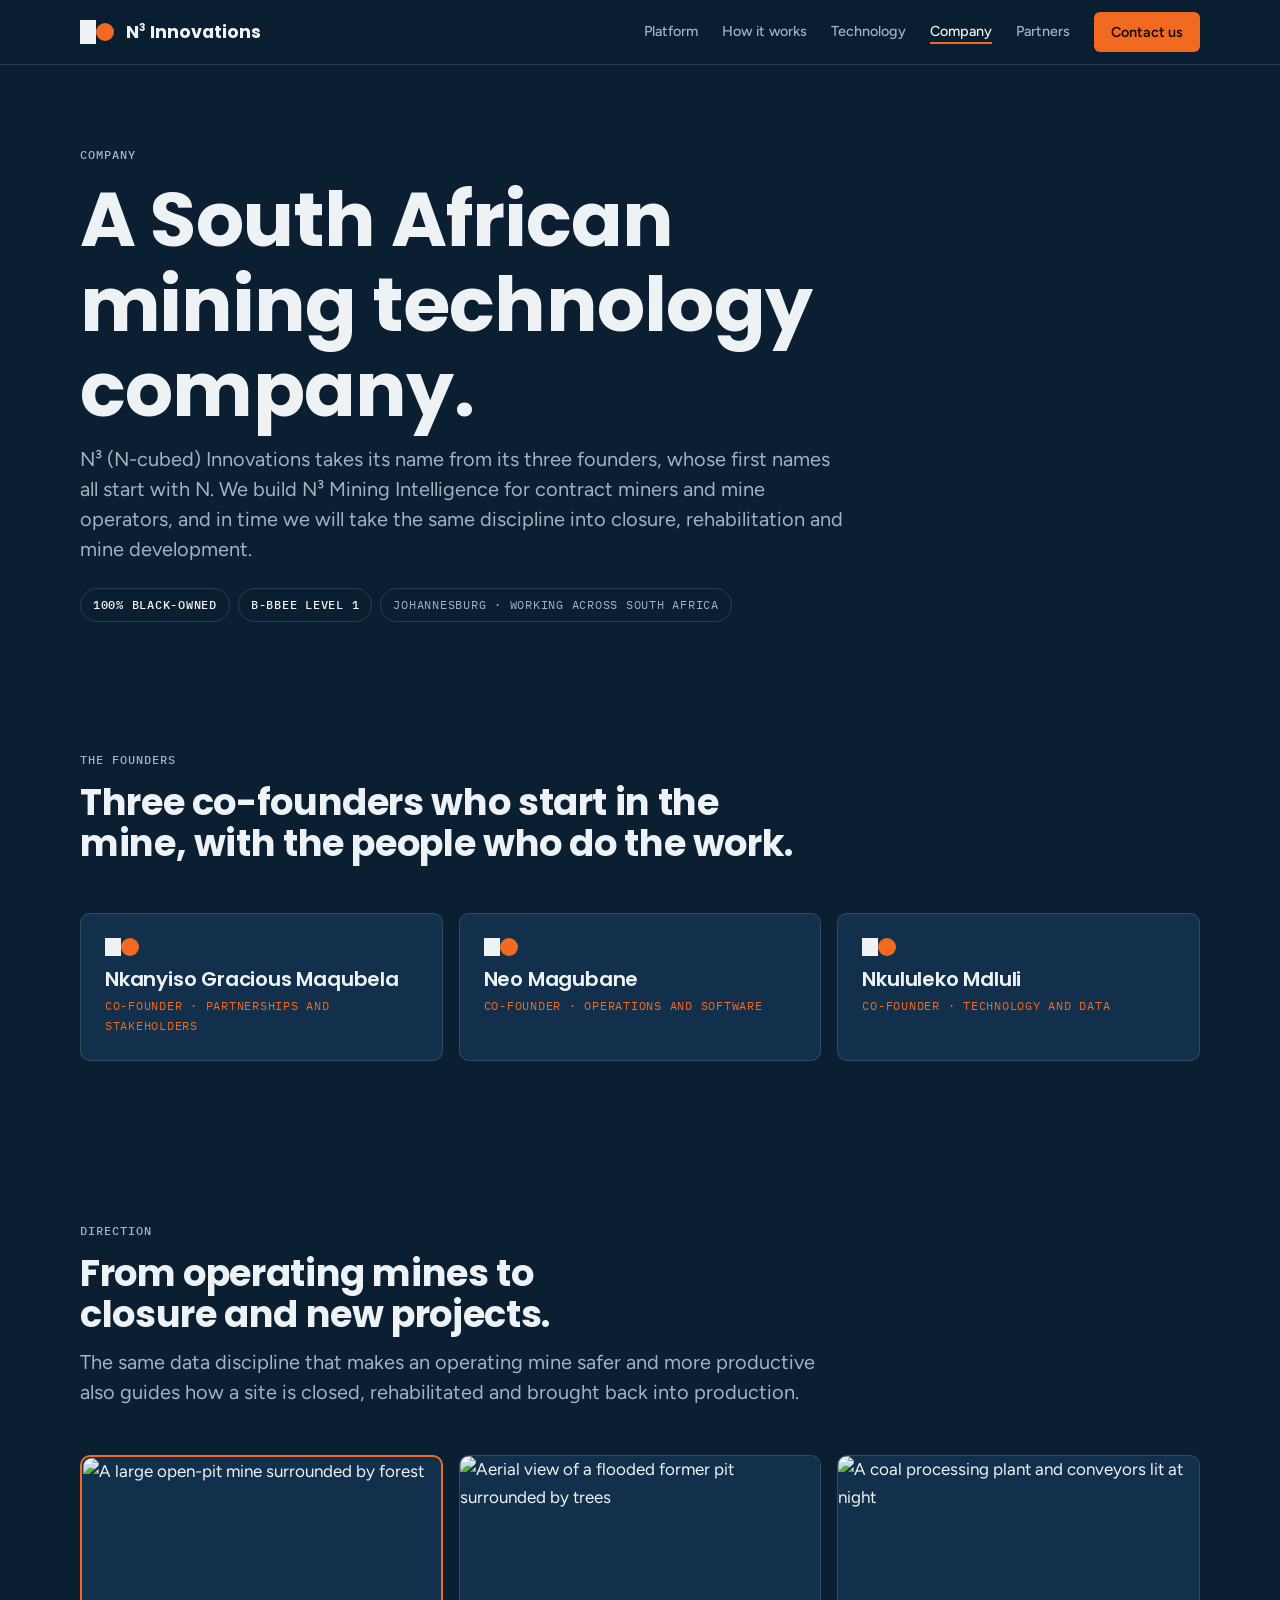
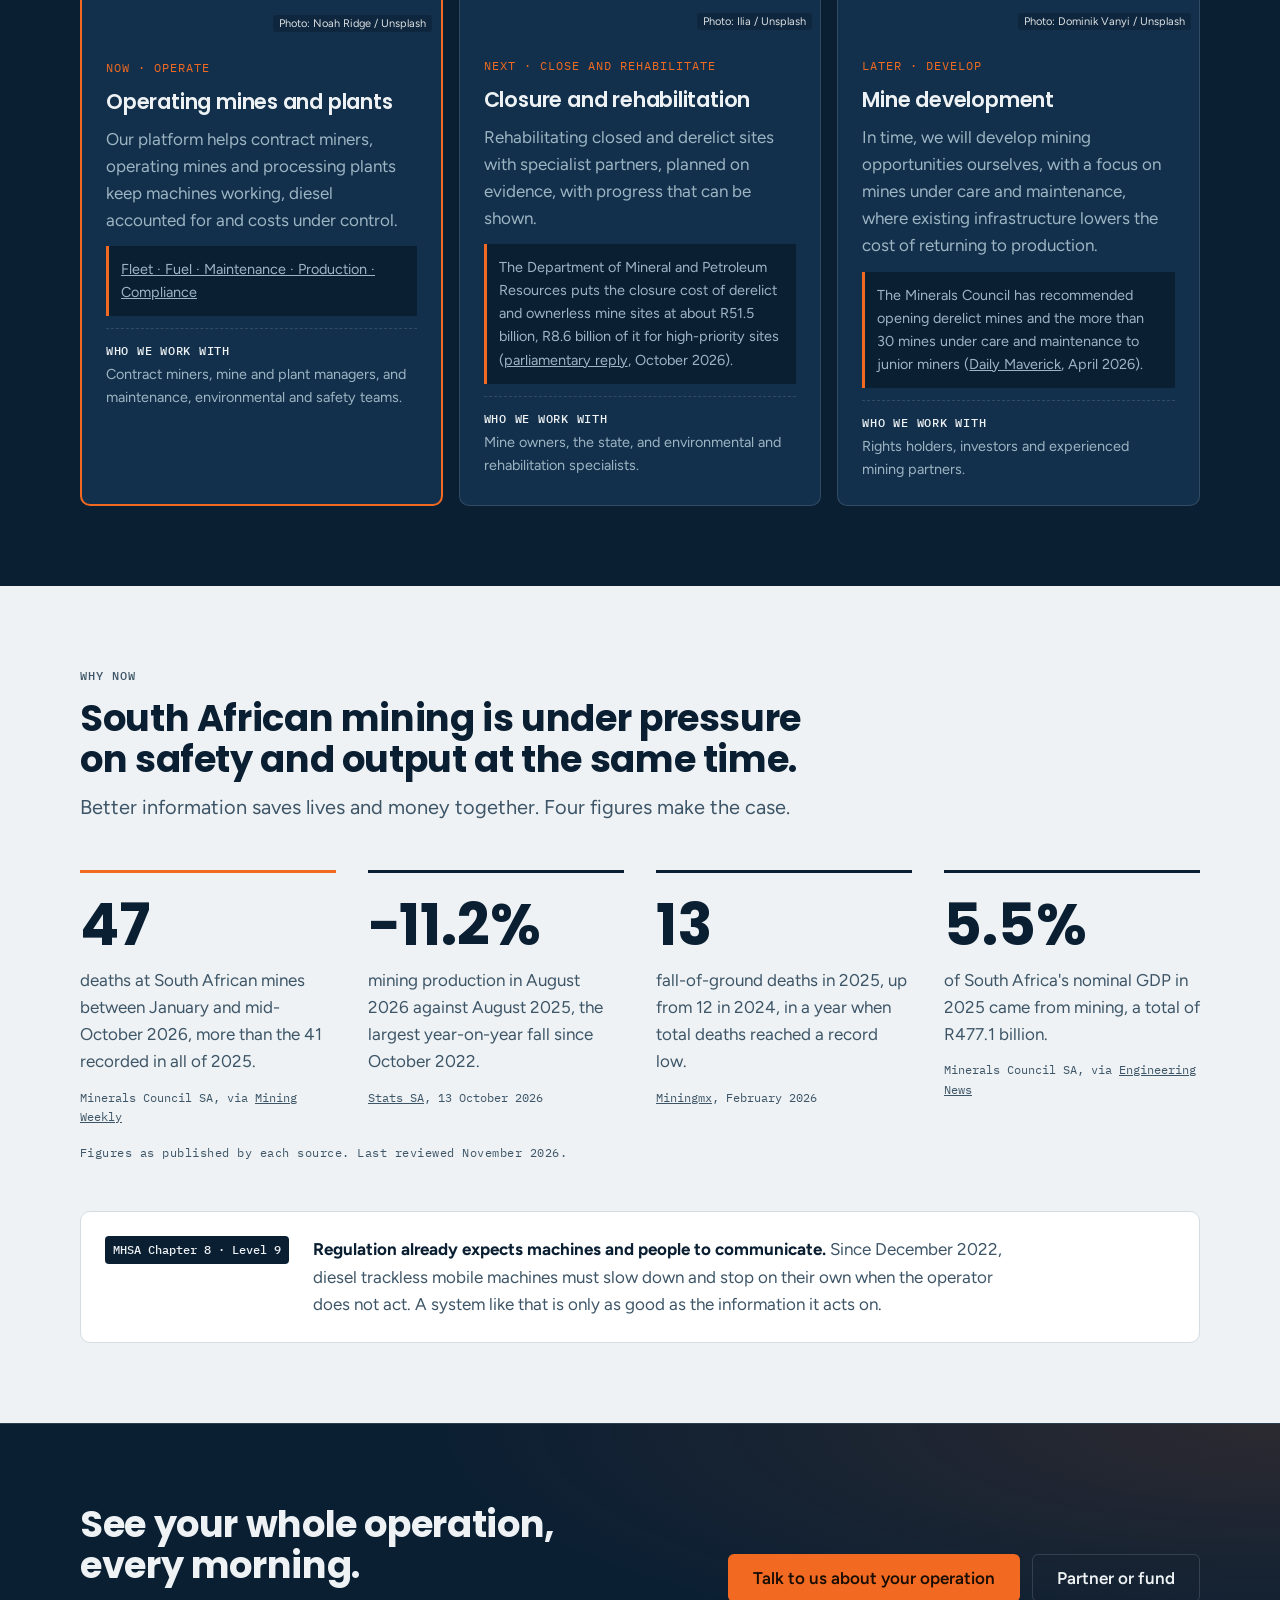
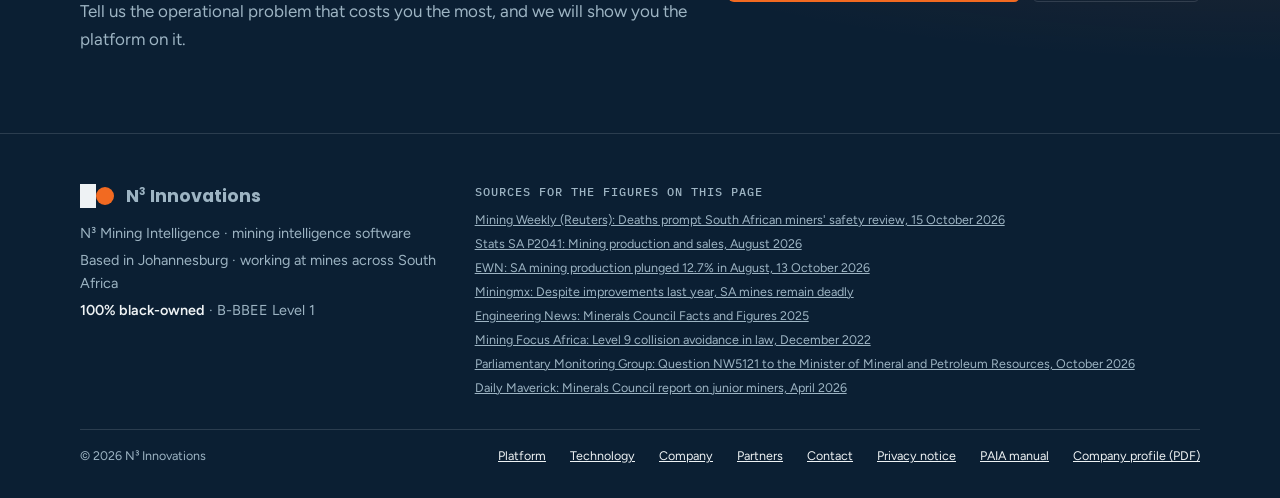
==== commit 8dc7e6cd: "Use clean URLs (/company, /technology, ...) in links, canonicals and sitemap Co-Authored-By: Claude " ====
--- a/company.html
+++ b/company.html
@@ -10,14 +10,14 @@
 <meta property="og:title" content="N³ Innovations · Safer mines, more tonnes">
 <meta property="og:description" content="Mining intelligence software for contract miners and mine operators. 100% black-owned, B-BBEE Level 1.">
 <meta property="og:type" content="website">
-<meta property="og:url" content="https://www.n3innovations.co.za/company.html">
+<meta property="og:url" content="https://www.n3innovations.co.za/company">
 <meta property="og:site_name" content="N³ Innovations">
 <meta property="og:image" content="https://www.n3innovations.co.za/assets/og-image.png">
 <meta property="og:image:width" content="1200">
 <meta property="og:image:height" content="630">
 <meta property="og:image:alt" content="N³ Innovations: Safer mines, more tonnes.">
 <meta name="twitter:card" content="summary_large_image">
-<link rel="canonical" href="https://www.n3innovations.co.za/company.html">
+<link rel="canonical" href="https://www.n3innovations.co.za/company">
 <link rel="apple-touch-icon" href="assets/apple-touch-icon.png">
 <meta name="theme-color" content="#0B1F33">
 <link rel="icon" href="data:image/svg+xml,%3Csvg xmlns='http://www.w3.org/2000/svg' viewBox='0 0 64 64'%3E%3Crect width='64' height='64' rx='12' fill='%230B1F33'/%3E%3Crect x='10' y='20' width='22' height='24' fill='%23EEF2F4'/%3E%3Ccircle cx='43' cy='32' r='12' fill='%23F26A21'/%3E%3C/svg%3E">
@@ -30,20 +30,20 @@
 
 <header class="site-head">
   <div class="wrap head-row">
-    <a class="brand" href="index.html" aria-label="N³ Innovations, home">
+    <a class="brand" href="/" aria-label="N³ Innovations, home">
       <svg viewBox="0 0 34 24" aria-hidden="true"><rect x="0" y="0" width="16" height="24" fill="#EEF2F4"/><circle cx="25" cy="12" r="9" fill="#F26A21"/></svg>
       <span>N<sup>3</sup> Innovations</span>
     </a>
     <nav class="nav" id="nav" aria-label="Main">
-      <a href="index.html#platform">Platform</a>
-      <a href="index.html#how">How it works</a>
-      <a href="technology.html">Technology</a>
-      <a href="company.html" aria-current="page">Company</a>
-      <a href="partners.html">Partners</a>
-      <a class="nav-contact" href="contact.html">Contact us</a>
+      <a href="/#platform">Platform</a>
+      <a href="/#how">How it works</a>
+      <a href="/technology">Technology</a>
+      <a href="/company" aria-current="page">Company</a>
+      <a href="/partners">Partners</a>
+      <a class="nav-contact" href="/contact">Contact us</a>
     </nav>
     <button class="menu-btn" id="menu-btn" type="button" aria-expanded="false" aria-controls="nav">Menu</button>
-    <a class="btn btn-primary" href="contact.html">Contact us</a>
+    <a class="btn btn-primary" href="/contact">Contact us</a>
   </div>
 </header>
 
@@ -98,7 +98,7 @@
           <span class="h-when">Now · Operate</span>
           <h3>Operating mines and plants</h3>
           <p>Our platform helps contract miners, operating mines and processing plants keep machines working, diesel accounted for and costs under control.</p>
-          <p class="h-fact"><a href="index.html#platform">Fleet · Fuel · Maintenance · Production · Compliance</a></p>
+          <p class="h-fact"><a href="/#platform">Fleet · Fuel · Maintenance · Production · Compliance</a></p>
           <p class="h-needs"><b>Who we work with</b>Contract miners, mine and plant managers, and maintenance, environmental and safety teams.</p>
         </li>
         <li class="horizon">
@@ -166,8 +166,8 @@
         <p class="lead">Tell us the operational problem that costs you the most, and we will show you the platform on it.</p>
       </div>
       <div class="actions">
-        <a class="btn btn-primary" href="contact.html">Talk to us about your operation</a>
-        <a class="btn btn-ghost" href="partners.html">Partner or fund</a>
+        <a class="btn btn-primary" href="/contact">Talk to us about your operation</a>
+        <a class="btn btn-ghost" href="/partners">Partner or fund</a>
       </div>
     </div>
   </section>
@@ -178,7 +178,7 @@
   <div class="wrap">
     <div class="foot-grid">
       <div>
-        <a class="brand" href="index.html"><svg viewBox="0 0 34 24" aria-hidden="true"><rect x="0" y="0" width="16" height="24" fill="#EEF2F4"/><circle cx="25" cy="12" r="9" fill="#F26A21"/></svg><span>N<sup>3</sup> Innovations</span></a>
+        <a class="brand" href="/"><svg viewBox="0 0 34 24" aria-hidden="true"><rect x="0" y="0" width="16" height="24" fill="#EEF2F4"/><circle cx="25" cy="12" r="9" fill="#F26A21"/></svg><span>N<sup>3</sup> Innovations</span></a>
         <div class="foot-meta">
           <span>N³ Mining Intelligence · mining intelligence software</span>
           <span>Based in Johannesburg · working at mines across South Africa</span>
@@ -201,7 +201,7 @@
     </div>
     <div class="foot-base">
       <span>&copy; 2026 N³ Innovations</span>
-      <span class="foot-links"><a href="index.html#platform">Platform</a><a href="technology.html">Technology</a><a href="company.html">Company</a><a href="partners.html">Partners</a><a href="contact.html">Contact</a><a href="privacy.html">Privacy notice</a><a href="paia.html">PAIA manual</a><a href="assets/N3-Innovations-Company-Profile.pdf" download>Company profile (PDF)</a></span>
+      <span class="foot-links"><a href="/#platform">Platform</a><a href="/technology">Technology</a><a href="/company">Company</a><a href="/partners">Partners</a><a href="/contact">Contact</a><a href="/privacy">Privacy notice</a><a href="/paia">PAIA manual</a><a href="assets/N3-Innovations-Company-Profile.pdf" download>Company profile (PDF)</a></span>
     </div>
   </div>
 </footer>
